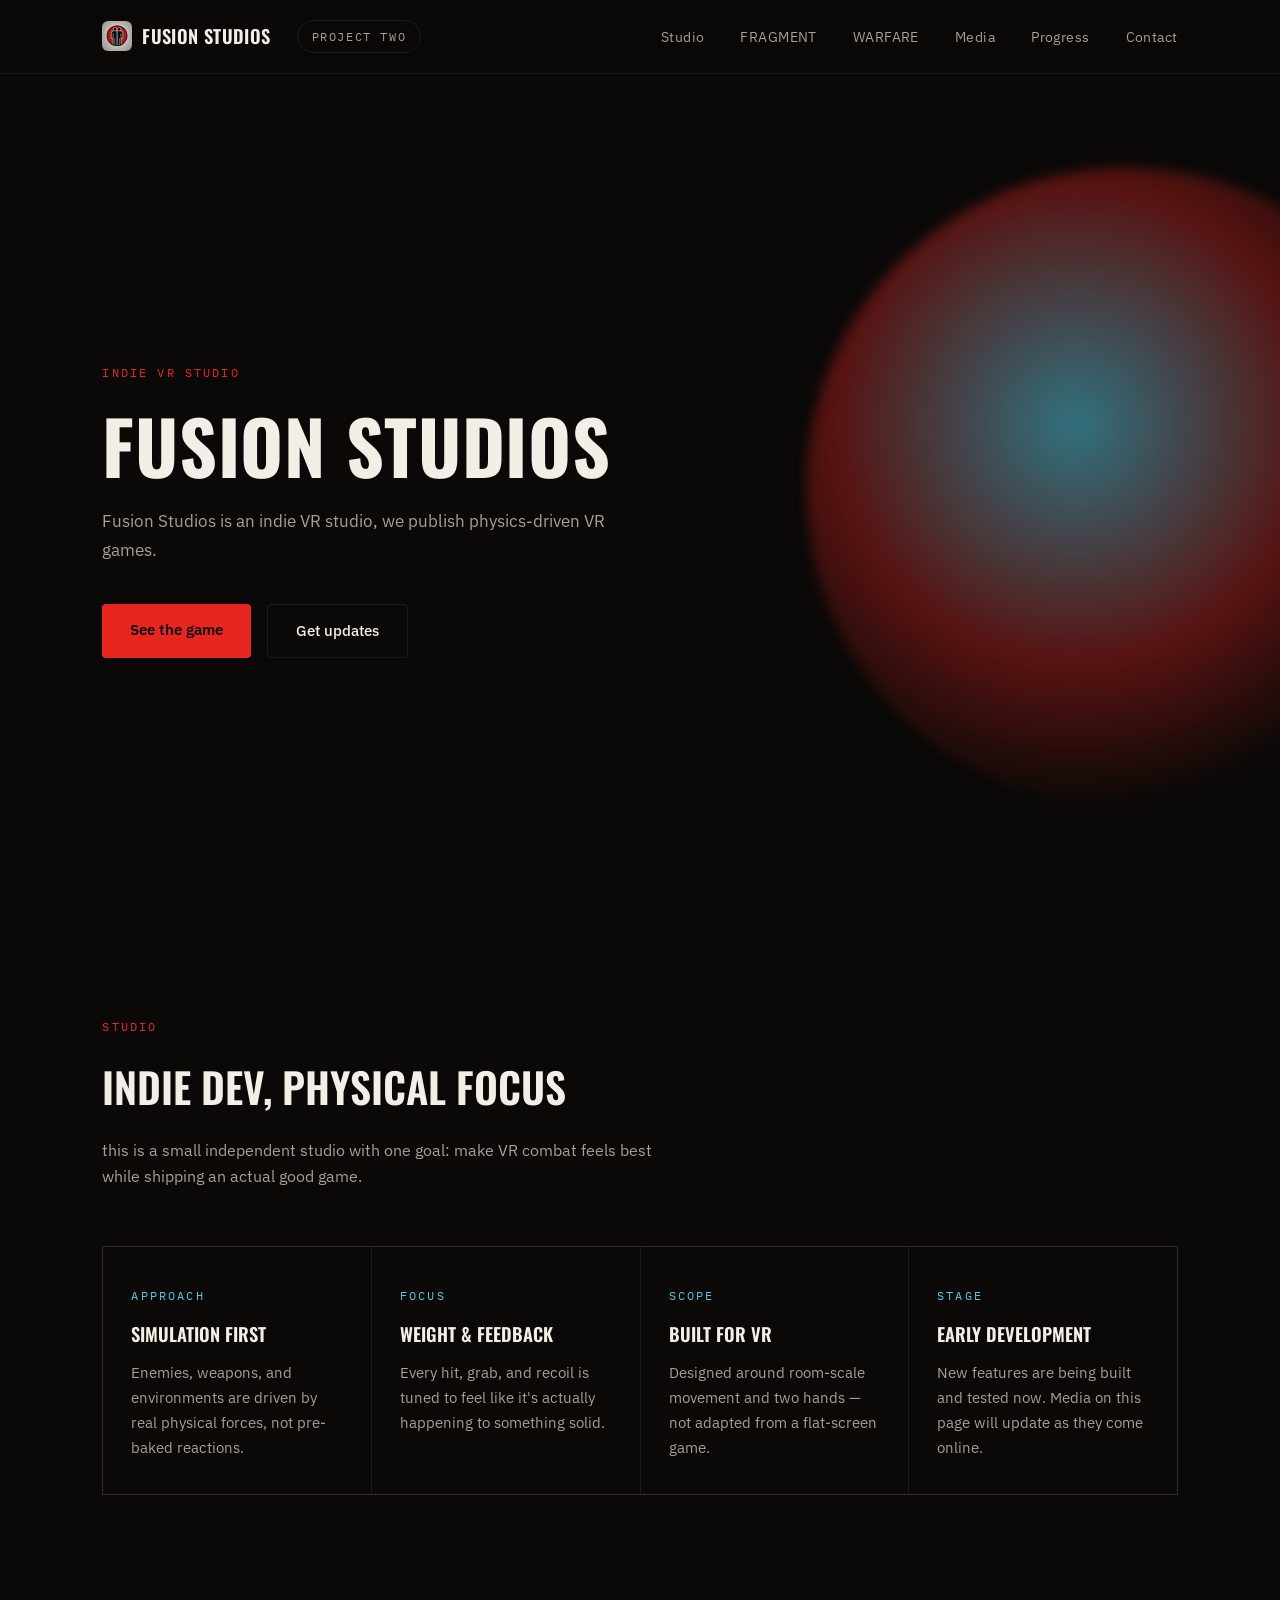
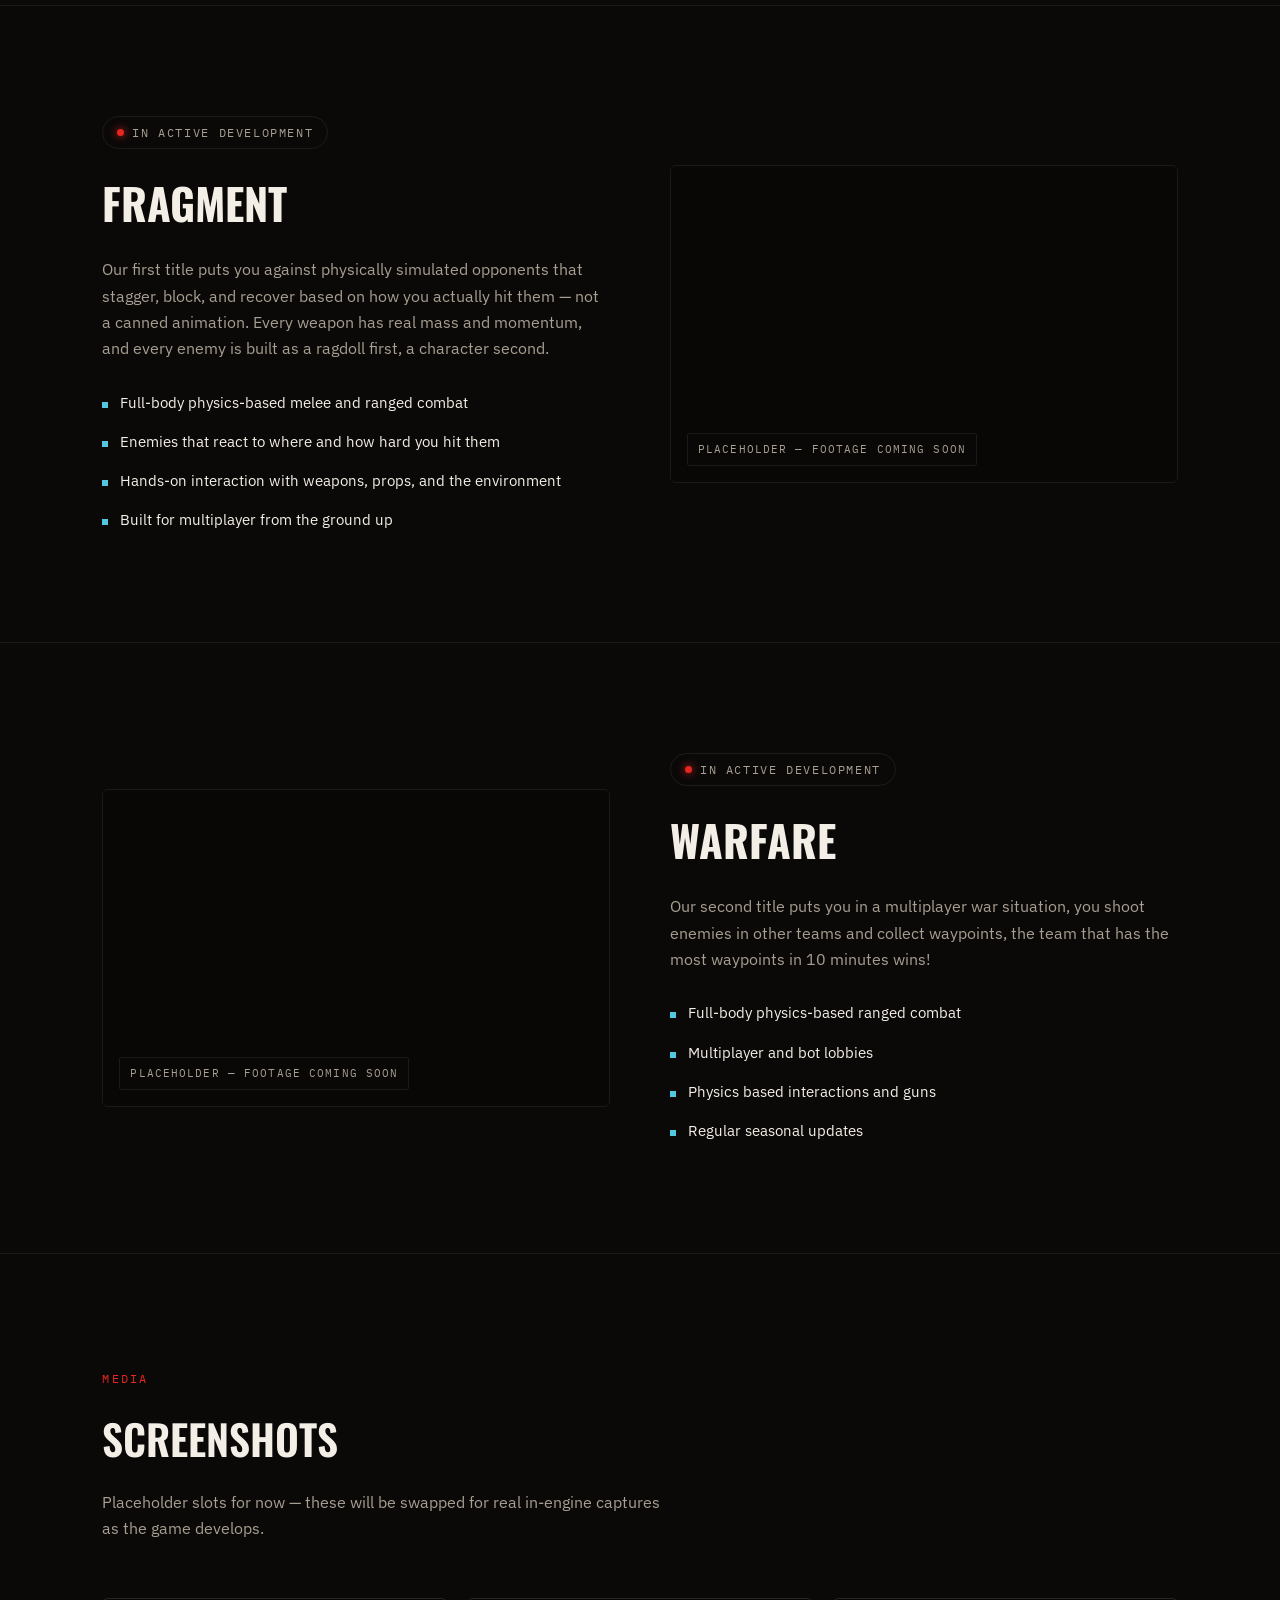
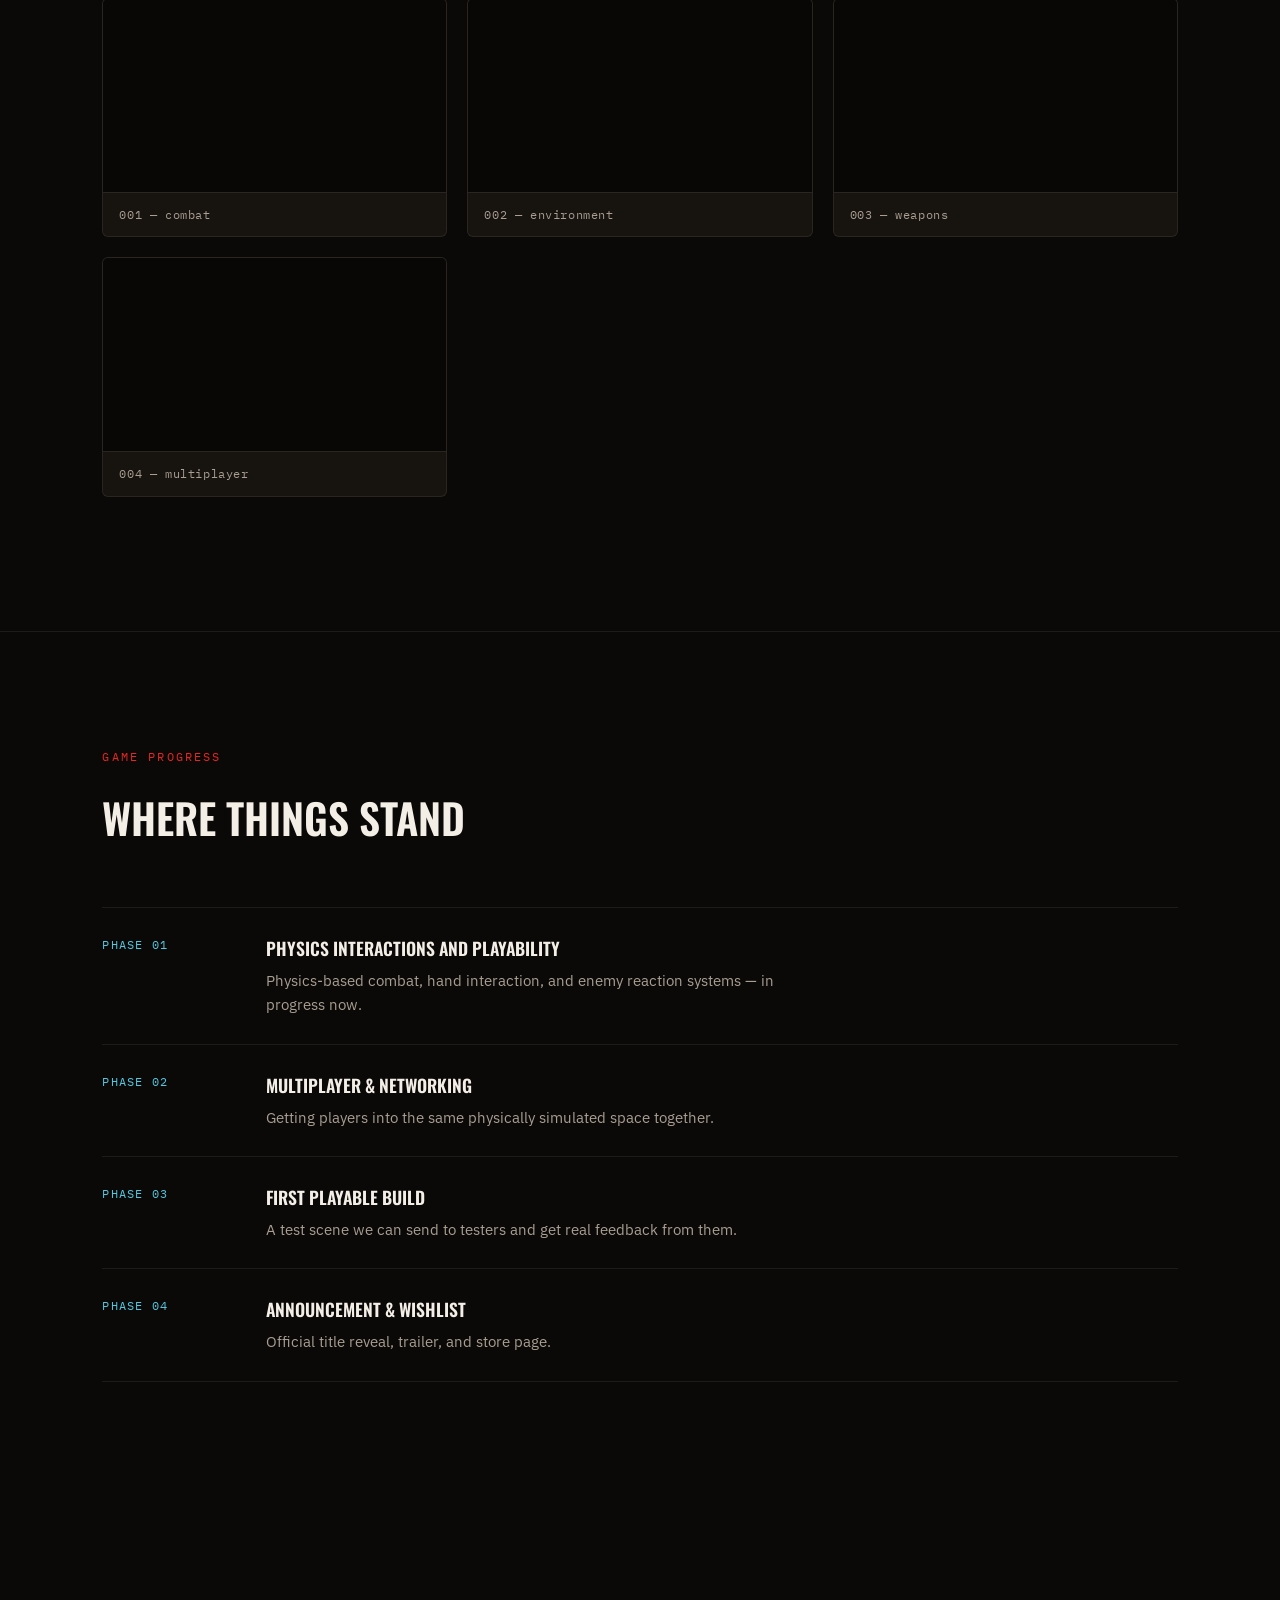
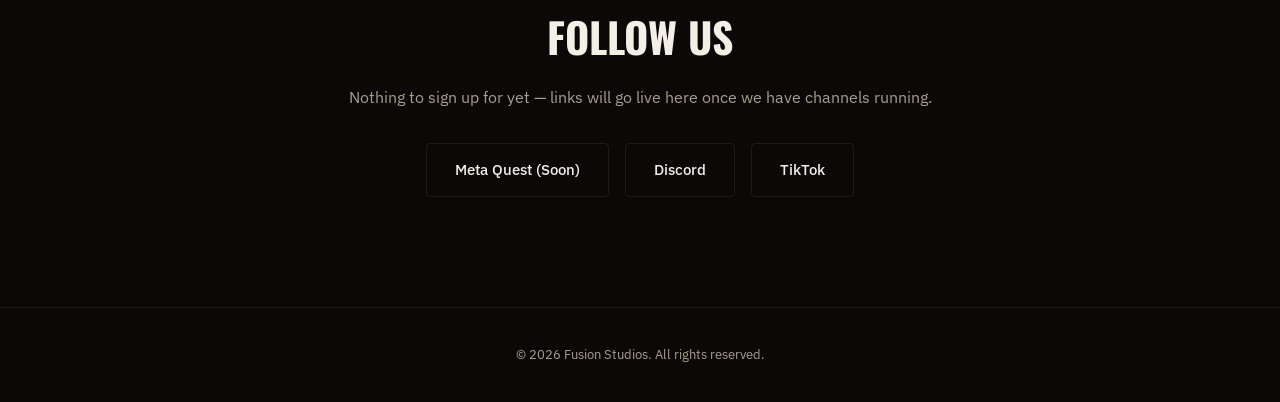
==== index.html @ 31df04d5 "Update index.html" ====
<!DOCTYPE html>
<html lang="en">
<head>
    <meta charset="UTF-8">
    <meta name="viewport" content="width=device-width, initial-scale=1.0">
    <title>Fusion Studios</title>
    <meta name="description" content="Fusion Studios is an independent studio building physics-driven VR games. Follow development and get notified at launches.">
    <meta property="og:title" content="Fusion Studios">
    <meta property="og:description" content="An independent studio building physics-driven VR games.">
    <meta property="og:image" content="images/og-image.jpg">

    <link rel="stylesheet" href="styles.css">
</head>
<body>

    <nav class="navbar">
        <!-- Logo is now a link: clicking it jumps back to the top of the page -->
        <a href="#top" class="logo" aria-label="Fusion Studios — back to top">
            <img src="images/logo.png" alt="Fusion Studios logo" class="logo-mark">
            Fusion Studios
        </a>

        <!-- Top-left tab: jumps to the second game section -->
        <a href="#game-2" class="nav-tab">PROJECT TWO</a>

        <ul class="nav-links">
            <li><a href="#about">Studio</a></li>
            <li><a href="#game">FRAGMENT</a></li>
            <li><a href="#game-2">WARFARE</a></li>
            <li><a href="#screenshots">Media</a></li>
            <li><a href="#roadmap">Progress</a></li>
            <li><a href="#contact">Contact</a></li>
        </ul>
    </nav>

    <header class="hero" id="top">
        <div class="hero-core" aria-hidden="true"></div>

        <div class="hero-content">
            <span class="eyebrow">Indie VR Studio</span>

            <h1>
                Fusion Studios
            </h1>

            <p>
                Fusion Studios is an indie VR studio, we publish physics-driven VR games. 
            </p>

            <div class="hero-buttons">
                <a href="#game" class="btn-primary">See the game</a>
                <a href="#contact" class="btn-secondary">Get updates</a>
            </div>
        </div>
    </header>

    <section class="section" id="about">
        <div class="section-head">
            <span class="eyebrow">Studio</span>
            <h2>indie dev, physical focus</h2>
            <p>
                this is a small independent studio with one goal: make VR combat feels best while shipping an actual good game.
            </p>
        </div>

        <div class="pillars">
            <div class="pillar">
                <span class="eyebrow">Approach</span>
                <h3>Simulation first</h3>
                <p>Enemies, weapons, and environments are driven by real physical forces, not pre-baked reactions.</p>
            </div>
            <div class="pillar">
                <span class="eyebrow">Focus</span>
                <h3>Weight &amp; feedback</h3>
                <p>Every hit, grab, and recoil is tuned to feel like it's actually happening to something solid.</p>
            </div>
            <div class="pillar">
                <span class="eyebrow">Scope</span>
                <h3>Built for VR</h3>
                <p>Designed around room-scale movement and two hands — not adapted from a flat-screen game.</p>
            </div>
            <div class="pillar">
                <span class="eyebrow">Stage</span>
                <h3>Early development</h3>
                <p>New features are being built and tested now. Media on this page will update as they come online.</p>
            </div>
        </div>
    </section>

    <hr class="divider">

    <section class="section" id="game">
        <div class="game-panel">
            <div class="game-copy">
                <span class="status-pill">In active development</span>
                <h2>FRAGMENT</h2>
                <p>
                    Our first title puts you against physically simulated opponents that stagger, block, and recover based on how you actually hit them — not a canned animation. Every weapon has real mass and momentum, and every enemy is built as a ragdoll first, a character second.
                </p>

                <ul class="feature-list">
                    <li>Full-body physics-based melee and ranged combat</li>
                    <li>Enemies that react to where and how hard you hit them</li>
                    <li>Hands-on interaction with weapons, props, and the environment</li>
                    <li>Built for multiplayer from the ground up</li>
                </ul>
            </div>

            <div class="game-visual">
                <img src="images/screenshot-1.jpg" alt="Placeholder image — in-game screenshot coming soon">
                <span class="tag">Placeholder — footage coming soon</span>
            </div>
        </div>
    </section>

    <hr class="divider">

    <!-- ===== Second game section (copy of the FRAGMENT block) ===== -->
    <!-- Rename PROJECT TWO in three places: the tab, the nav link, and the h2 below. -->
    <section class="section" id="game-2">
        <div class="game-panel">
            <div class="game-copy">
                <span class="status-pill">In active development</span>
                <h2>WARFARE</h2>
                <p>
                    Our second title puts you in a multiplayer war situation, you shoot enemies in other teams and collect waypoints, the team that has the most waypoints in 10 minutes wins!
                </p>

                <ul class="feature-list">
                    <li>Full-body physics-based ranged combat</li>
                    <li>Multiplayer and bot lobbies</li>
                    <li>Physics based interactions and guns</li>
                    <li>Regular seasonal updates</li>
                </ul>
            </div>

            <div class="game-visual">
                <img src="images/screenshot-2.jpg" alt="Placeholder image — in-game screenshot coming soon">
                <span class="tag">Placeholder — footage coming soon</span>
            </div>
        </div>
    </section>

    <hr class="divider">

    <section class="section" id="screenshots">
        <div class="section-head">
            <span class="eyebrow">Media</span>
            <h2>Screenshots</h2>
            <p>Placeholder slots for now — these will be swapped for real in-engine captures as the game develops.</p>
        </div>

        <div class="gallery">
            <figure>
                <img src="images/screenshot-1.jpg" alt="Placeholder screenshot 1">
                <figcaption>001 — combat</figcaption>
            </figure>
            <figure>
                <img src="images/screenshot-2.jpg" alt="Placeholder screenshot 2">
                <figcaption>002 — environment</figcaption>
            </figure>
            <figure>
                <img src="images/screenshot-3.jpg" alt="Placeholder screenshot 3">
                <figcaption>003 — weapons</figcaption>
            </figure>
            <figure>
                <img src="images/screenshot-4.jpg" alt="Placeholder screenshot 4">
                <figcaption>004 — multiplayer</figcaption>
            </figure>
        </div>

        <p class="gallery-note">
           <!-- To swap these later, replace the files in <code>/images/</code> — <code>screenshot-1.jpg</code> through <code>screenshot-4.jpg</code> — keeping the same filenames, or update the <code>src</code> paths in <code>index.html</code>. -->
        </p>
    </section>

    <hr class="divider">

    <section class="section" id="roadmap">
        <div class="section-head">
            <span class="eyebrow">Game Progress</span>
            <h2>Where things stand</h2>
        </div>

        <div class="roadmap">
            <div class="roadmap-item">
                <span class="phase">Phase 01</span>
                <div>
                    <h4>Physics interactions and playability</h4>
                    <p>Physics-based combat, hand interaction, and enemy reaction systems — in progress now.</p>
                </div>
            </div>
            <div class="roadmap-item">
                <span class="phase">Phase 02</span>
                <div>
                    <h4>Multiplayer &amp; networking</h4>
                    <p>Getting players into the same physically simulated space together.</p>
                </div>
            </div>
            <div class="roadmap-item">
                <span class="phase">Phase 03</span>
                <div>
                    <h4>First playable build</h4>
                    <p>A test scene we can send to testers and get real feedback from them.</p>
                </div>
            </div>
            <div class="roadmap-item">
                <span class="phase">Phase 04</span>
                <div>
                    <h4>Announcement &amp; wishlist</h4>
                    <p>Official title reveal, trailer, and store page.</p>
                </div>
            </div>
        </div>
    </section>

    <section class="section contact" id="contact">
        <h2>Follow Us</h2>
        <p>Nothing to sign up for yet — links will go live here once we have channels running.</p>

        <div class="contact-links">
            <a href="#" class="btn-secondary">Meta Quest (Soon)</a>
            <a href="https://discord.gg/5ZzcPxfVWf" class="btn-secondary" target="_blank" rel="noopener noreferrer">Discord</a>
            <a href="https://www.tiktok.com/@fusion.studios.dev" class="btn-secondary" target="_blank" rel="noopener noreferrer">TikTok</a>
        </div>
    </section>

    <footer>
        © 2026 Fusion Studios. All rights reserved.
    </footer>

</body>
</html>
---- styles.css ----
/* ===========================================================
   Fusion Studios — design tokens
   bg-core:      #0a0908   (near-black, warm undertone)
   bg-surface:   #17130f   (card surface)
   bg-surface-2: #1f1a14   (raised card / hover)
   ember:        #e8261f   (primary accent — molten/fusion, now red)
   ember-dim:    #a3140f
   steel:        #52c7e0   (secondary accent — reactor core cool edge)
   ink:          #f4efe6   (primary text, warm white)
   ink-dim:      #a89e91   (secondary text)
   line:         rgba(244,239,230,0.08)
   =========================================================== */

@import url('https://fonts.googleapis.com/css2?family=Oswald:wght@400;500;600;700&family=IBM+Plex+Sans:wght@400;500;600&family=IBM+Plex+Mono:wght@400;500&display=swap');

*{
  margin:0;
  padding:0;
  box-sizing:border-box;
}

:root{
  --bg-core:#0a0908;
  --bg-surface:#17130f;
  --bg-surface-2:#1f1a14;
  --ember:#e8261f;
  --ember-dim:#a3140f;
  --steel:#52c7e0;
  --ink:#f4efe6;
  --ink-dim:#a89e91;
  --line:rgba(244,239,230,0.08);
}

html{
  scroll-behavior:smooth;
}

body{
  font-family:'IBM Plex Sans', 'Segoe UI', sans-serif;
  background:var(--bg-core);
  color:var(--ink);
  line-height:1.65;
  overflow-x:hidden;
}

/* Sticky navbar would otherwise cover section headings on anchor jumps. */
section[id],
header[id]{
  scroll-margin-top:92px;
}

@media (prefers-reduced-motion: reduce){
  html{ scroll-behavior:auto; }
  *{ animation-duration:0.01ms !important; animation-iteration-count:1 !important; transition-duration:0.01ms !important; }
}

a{ color:inherit; }

.eyebrow{
  font-family:'IBM Plex Mono', monospace;
  font-size:0.75rem;
  letter-spacing:0.18em;
  text-transform:uppercase;
  color:var(--ember);
}

/* ---------- Navbar ---------- */

.navbar{
  position:sticky;
  top:0;
  z-index:1000;

  display:flex;
  justify-content:space-between;
  align-items:center;

  padding:20px 8%;

  background:rgba(10,9,8,.82);
  backdrop-filter:blur(12px);

  border-bottom:1px solid var(--line);
}

.logo{
  display:flex;
  align-items:center;
  gap:10px;
  font-family:'Oswald', sans-serif;
  font-size:1.15rem;
  font-weight:600;
  letter-spacing:0.02em;
  text-transform:uppercase;
  text-decoration:none;
  transition:opacity .2s;
}

.logo:hover{
  opacity:0.82;
}

.logo-mark{
  width:30px;
  height:30px;
  border-radius:6px;
  object-fit:cover;
  display:block;
}

/* Top-left tab sitting next to the logo. */
.nav-tab{
  margin-left:26px;
  font-family:'IBM Plex Mono', monospace;
  font-size:0.72rem;
  letter-spacing:0.14em;
  text-transform:uppercase;
  color:var(--ink-dim);
  text-decoration:none;
  white-space:nowrap;

  border:1px solid var(--line);
  border-radius:999px;
  padding:6px 14px;

  transition:color .2s, border-color .2s, background .2s;
}

.nav-tab:hover,
.nav-tab:focus-visible{
  color:var(--ink);
  border-color:var(--ember);
  background:rgba(232,38,31,0.08);
}

.nav-links{
  display:flex;
  list-style:none;
  gap:36px;
  margin-left:auto; /* keeps logo + tab grouped on the left */
}

.nav-links a{
  font-size:0.9rem;
  color:var(--ink-dim);
  text-decoration:none;
  letter-spacing:0.03em;
  transition:color .2s;
}

.nav-links a:hover,
.nav-links a:focus-visible{
  color:var(--ink);
}

a:focus-visible,
button:focus-visible{
  outline:2px solid var(--steel);
  outline-offset:3px;
}

@media (max-width:860px){
  .nav-tab{ display:none; } /* the nav link still covers it on small screens */
}

/* ---------- Hero ---------- */

.hero{
  position:relative;
  min-height:92vh;

  display:flex;
  align-items:center;

  padding:120px 8% 80px;
  overflow:hidden;
}

.hero-core{
  position:absolute;
  top:50%;
  left:88%;
  width:640px;
  height:640px;
  transform:translate(-50%,-50%);

  border-radius:50%;
  background:radial-gradient(circle at 42% 40%, rgba(82,199,224,0.55), rgba(232,38,31,0.35) 45%, rgba(232,38,31,0) 72%);
  filter:blur(6px);
  animation:pulse-core 6s ease-in-out infinite;
  pointer-events:none;
}

@keyframes pulse-core{
  0%, 100%{ opacity:0.55; transform:translate(-50%,-50%) scale(1); }
  50%{ opacity:0.85; transform:translate(-50%,-50%) scale(1.08); }
}

.hero-content{
  position:relative;
  max-width:640px;
  z-index:2;
}

.hero h1{
  margin-top:22px;
  font-family:'Oswald', sans-serif;
  font-weight:700;
  font-size:clamp(2.6rem, 6vw, 4.6rem);
  line-height:1.05;
  text-transform:uppercase;
  letter-spacing:0.01em;
}

.hero h1 span{
  background:linear-gradient(90deg, var(--ember), var(--steel));
  -webkit-background-clip:text;
  background-clip:text;
  color:transparent;
}

.hero p{
  margin-top:24px;
  max-width:520px;
  color:var(--ink-dim);
  font-size:1.08rem;
}

.hero-buttons{
  margin-top:40px;
  display:flex;
  flex-wrap:wrap;
  gap:16px;
}

.btn-primary,
.btn-secondary{
  display:inline-block;
  font-size:0.92rem;
  font-weight:500;
  text-decoration:none;
  padding:14px 28px;
  border-radius:4px;
  transition:transform .2s, background .2s, border-color .2s;
}

.btn-primary{
  background:var(--ember);
  color:#0a0908;
  font-weight:600;
}

.btn-primary:hover{
  background:#ff4a42;
  transform:translateY(-2px);
}

.btn-secondary{
  background:transparent;
  color:var(--ink);
  border:1px solid var(--line);
}

.btn-secondary:hover{
  border-color:var(--steel);
  transform:translateY(-2px);
}

/* ---------- Sections ---------- */

.section{
  padding:110px 8%;
  position:relative;
}

.section-head{
  max-width:640px;
  margin-bottom:56px;
}

.section-head h2{
  margin-top:14px;
  font-family:'Oswald', sans-serif;
  font-weight:600;
  font-size:clamp(1.8rem, 3.4vw, 2.6rem);
  text-transform:uppercase;
}

.section-head p{
  margin-top:16px;
  color:var(--ink-dim);
  max-width:560px;
}

.divider{
  height:1px;
  background:var(--line);
  border:none;
}

/* ---------- About / pillars ---------- */

.pillars{
  display:grid;
  grid-template-columns:repeat(auto-fit, minmax(240px,1fr));
  gap:1px;
  background:var(--line);
  border:1px solid var(--line);
}

.pillar{
  background:var(--bg-core);
  padding:34px 28px;
}

.pillar .eyebrow{
  color:var(--steel);
}

.pillar h3{
  margin-top:12px;
  font-family:'Oswald', sans-serif;
  font-weight:600;
  font-size:1.15rem;
  text-transform:uppercase;
}

.pillar p{
  margin-top:10px;
  color:var(--ink-dim);
  font-size:0.95rem;
}

/* ---------- Game feature strip ---------- */

.game-panel{
  display:grid;
  grid-template-columns:1fr 1fr;
  gap:60px;
  align-items:center;
}

@media (max-width:860px){
  .game-panel{ grid-template-columns:1fr; }
}

.game-copy .status-pill{
  display:inline-flex;
  align-items:center;
  gap:8px;
  font-family:'IBM Plex Mono', monospace;
  font-size:0.72rem;
  letter-spacing:0.14em;
  text-transform:uppercase;
  color:var(--ink-dim);
  border:1px solid var(--line);
  border-radius:999px;
  padding:6px 14px;
}

.status-pill::before{
  content:'';
  width:7px;
  height:7px;
  border-radius:50%;
  background:var(--ember);
  box-shadow:0 0 8px var(--ember);
  animation:blink 1.8s ease-in-out infinite;
}

@keyframes blink{
  0%, 100%{ opacity:1; }
  50%{ opacity:0.35; }
}

.game-copy h2{
  margin-top:18px;
  font-family:'Oswald', sans-serif;
  font-weight:700;
  font-size:clamp(1.9rem, 3.6vw, 2.7rem);
  text-transform:uppercase;
}

.game-copy p{
  margin-top:18px;
  color:var(--ink-dim);
}

.feature-list{
  margin-top:28px;
  list-style:none;
  display:flex;
  flex-direction:column;
  gap:14px;
}

.feature-list li{
  display:flex;
  gap:12px;
  align-items:baseline;
  font-size:0.95rem;
  color:var(--ink);
}

.feature-list li::before{
  content:'';
  width:6px;
  height:6px;
  margin-top:3px;
  flex:none;
  background:var(--steel);
}

/* Second game section reuses .game-panel; flip the columns so the two
   blocks don't read as the same slab twice. */
#game-2 .game-panel{
  direction:rtl;
}

#game-2 .game-panel > *{
  direction:ltr;
}

@media (max-width:860px){
  #game-2 .game-panel{ direction:ltr; }
}

.game-visual{
  position:relative;
  aspect-ratio:16/10;
  border-radius:6px;
  overflow:hidden;
  border:1px solid var(--line);
}

.game-visual img{
  width:100%;
  height:100%;
  object-fit:cover;
  display:block;
}

.game-visual .tag{
  position:absolute;
  bottom:16px;
  left:16px;
  font-family:'IBM Plex Mono', monospace;
  font-size:0.7rem;
  letter-spacing:0.1em;
  text-transform:uppercase;
  color:var(--ink-dim);
  background:rgba(10,9,8,0.7);
  border:1px solid var(--line);
  padding:6px 10px;
  border-radius:3px;
}

/* ---------- Screenshots gallery ---------- */

.gallery{
  display:grid;
  grid-template-columns:repeat(auto-fit, minmax(280px,1fr));
  gap:20px;
}

.gallery figure{
  margin:0;
  border:1px solid var(--line);
  border-radius:6px;
  overflow:hidden;
  background:var(--bg-surface);
}

.gallery img{
  width:100%;
  aspect-ratio:16/9;
  object-fit:cover;
  display:block;
  filter:grayscale(15%);
  transition:transform .4s ease, filter .4s ease;
}

.gallery figure:hover img{
  transform:scale(1.03);
  filter:grayscale(0%);
}

.gallery figcaption{
  padding:12px 16px;
  font-family:'IBM Plex Mono', monospace;
  font-size:0.75rem;
  letter-spacing:0.05em;
  color:var(--ink-dim);
  border-top:1px solid var(--line);
}

.gallery-note{
  margin-top:24px;
  font-size:0.85rem;
  color:var(--ink-dim);
}

.gallery-note code{
  font-family:'IBM Plex Mono', monospace;
  background:var(--bg-surface);
  padding:2px 6px;
  border-radius:3px;
  border:1px solid var(--line);
}

/* ---------- Roadmap ---------- */

.roadmap{
  display:flex;
  flex-direction:column;
  border-top:1px solid var(--line);
}

.roadmap-item{
  display:grid;
  grid-template-columns:140px 1fr;
  gap:24px;
  padding:26px 0;
  border-bottom:1px solid var(--line);
}

@media (max-width:640px){
  .roadmap-item{ grid-template-columns:1fr; gap:6px; }
}

.roadmap-item .phase{
  font-family:'IBM Plex Mono', monospace;
  font-size:0.78rem;
  letter-spacing:0.1em;
  text-transform:uppercase;
  color:var(--steel);
}

.roadmap-item h4{
  font-family:'Oswald', sans-serif;
  font-weight:600;
  font-size:1.1rem;
  text-transform:uppercase;
}

.roadmap-item p{
  margin-top:6px;
  color:var(--ink-dim);
  font-size:0.92rem;
  max-width:520px;
}

/* ---------- Legal / Privacy Policy ---------- */

.legal-body{
  max-width:720px;
}

.legal-body h4{
  font-family:'Oswald', sans-serif;
  font-weight:600;
  font-size:1.05rem;
  text-transform:uppercase;
  letter-spacing:0.02em;
  margin-top:36px;
  margin-bottom:10px;
}

.legal-body h4:first-child{
  margin-top:0;
}

.legal-body p{
  color:var(--ink-dim);
  font-size:0.95rem;
  margin-top:10px;
}

.legal-body p strong{
  color:var(--ink);
  font-weight:600;
}

.legal-body p.legal-item{
  margin-top:28px;
}

.legal-body ul{
  margin-top:8px;
  padding-left:20px;
  color:var(--ink-dim);
  font-size:0.95rem;
}

.legal-body li{
  margin-top:4px;
}

.legal-body a{
  color:var(--steel);
  text-decoration:underline;
  text-underline-offset:2px;
}

footer a{
  color:var(--ink-dim);
  text-decoration:underline;
  text-underline-offset:2px;
}

footer a:hover{
  color:var(--ink);
}

/* ---------- Contact / footer ---------- */

.contact{
  text-align:center;
}

.contact h2{
  font-family:'Oswald', sans-serif;
  font-weight:700;
  font-size:clamp(1.8rem, 4vw, 2.6rem);
  text-transform:uppercase;
}

.contact p{
  margin-top:14px;
  color:var(--ink-dim);
}

.contact-links{
  margin-top:32px;
  display:flex;
  justify-content:center;
  gap:16px;
  flex-wrap:wrap;
}

footer{
  text-align:center;
  padding:36px 8%;
  border-top:1px solid var(--line);
  color:var(--ink-dim);
  font-size:0.82rem;
}
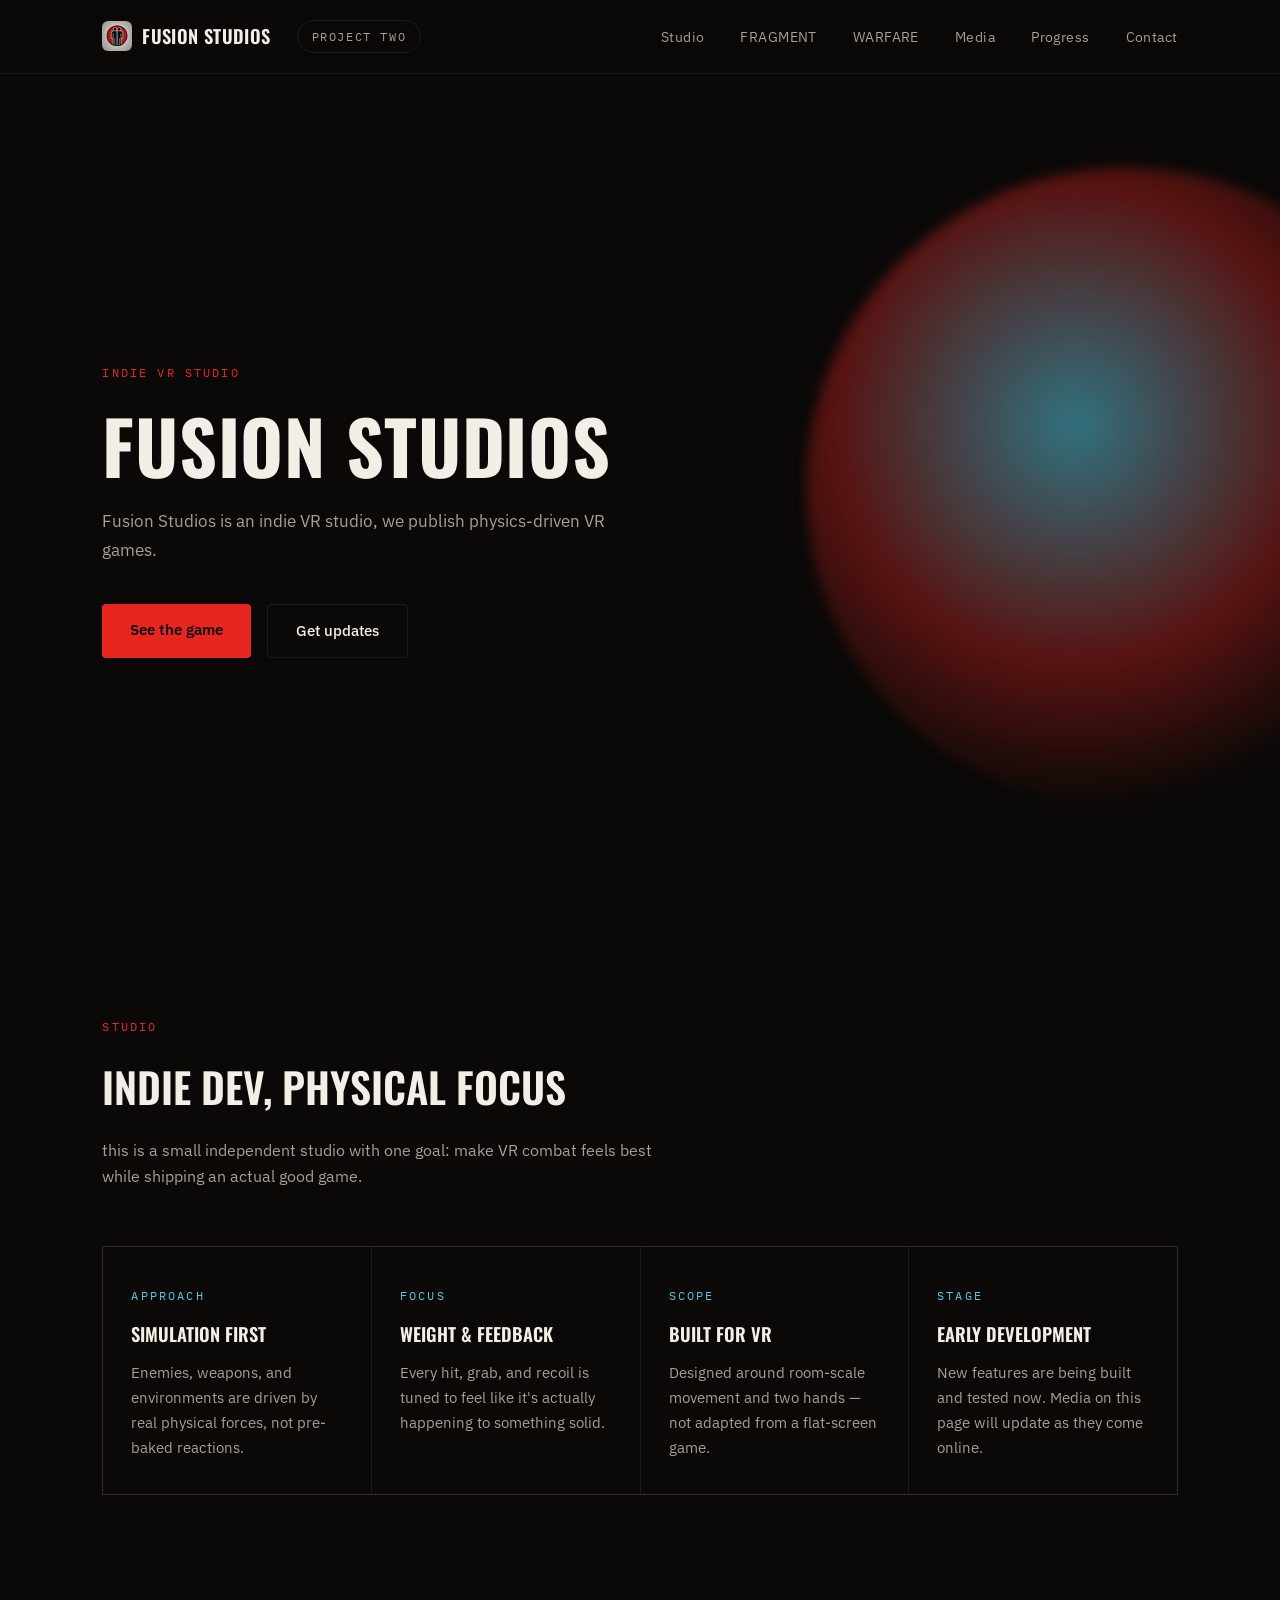
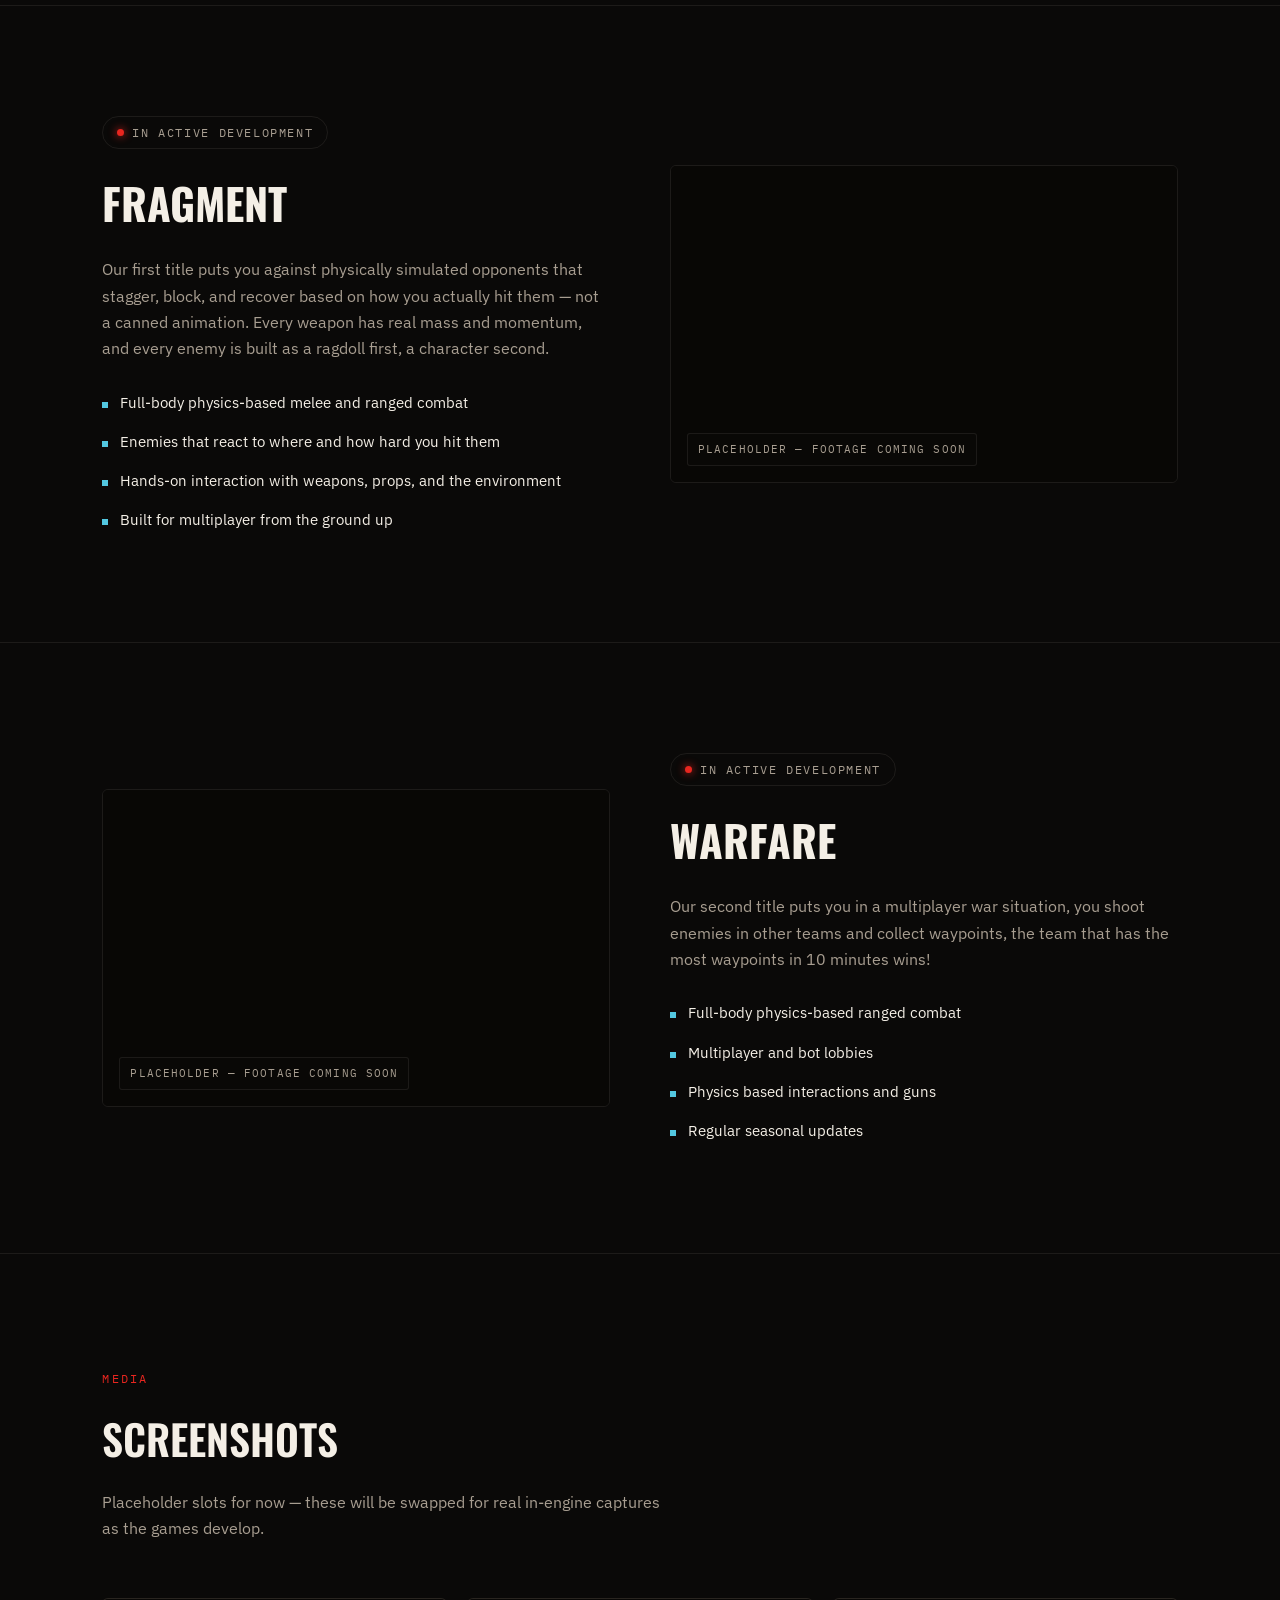
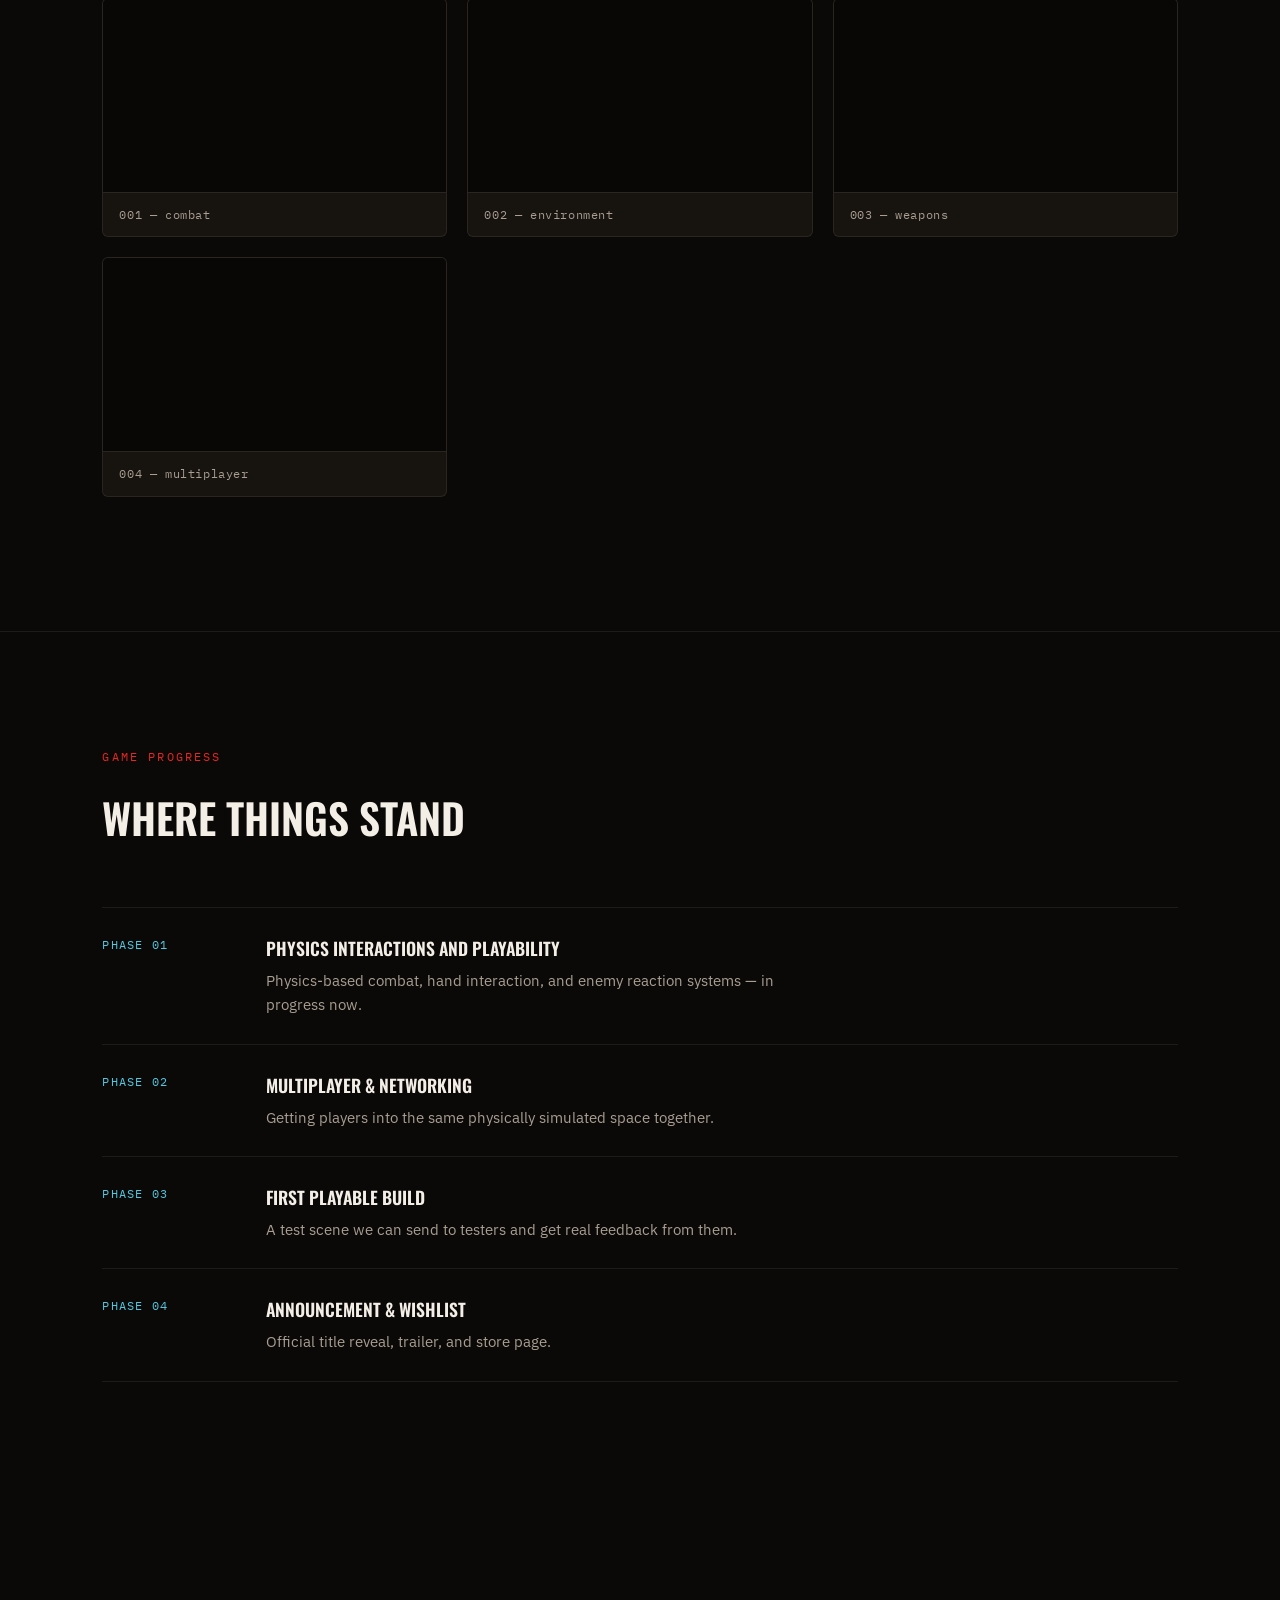
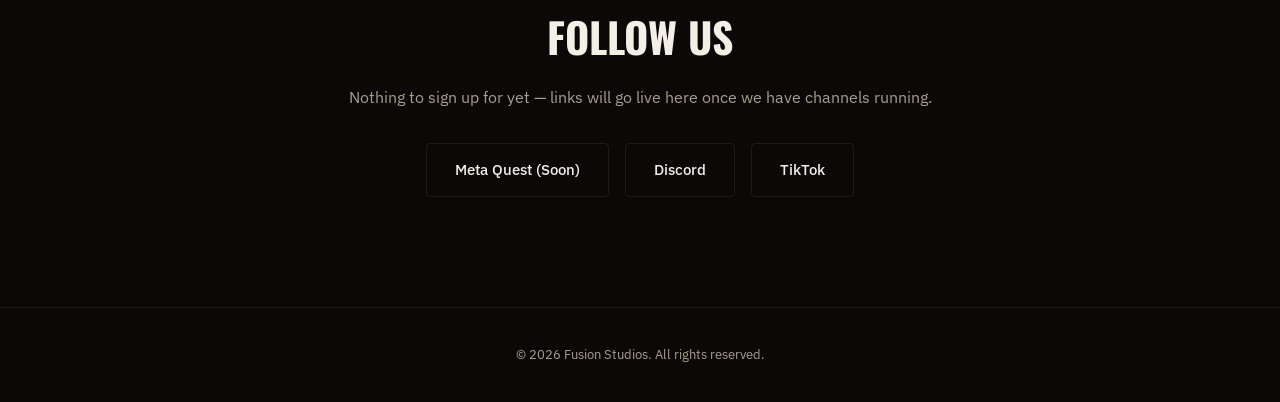
==== commit 4a1b4b02: "Update index.html" ====
--- a/index.html
+++ b/index.html
@@ -147,7 +147,7 @@
         <div class="section-head">
             <span class="eyebrow">Media</span>
             <h2>Screenshots</h2>
-            <p>Placeholder slots for now — these will be swapped for real in-engine captures as the game develops.</p>
+            <p>Placeholder slots for now — these will be swapped for real in-engine captures as the games develop.</p>
         </div>
 
         <div class="gallery">
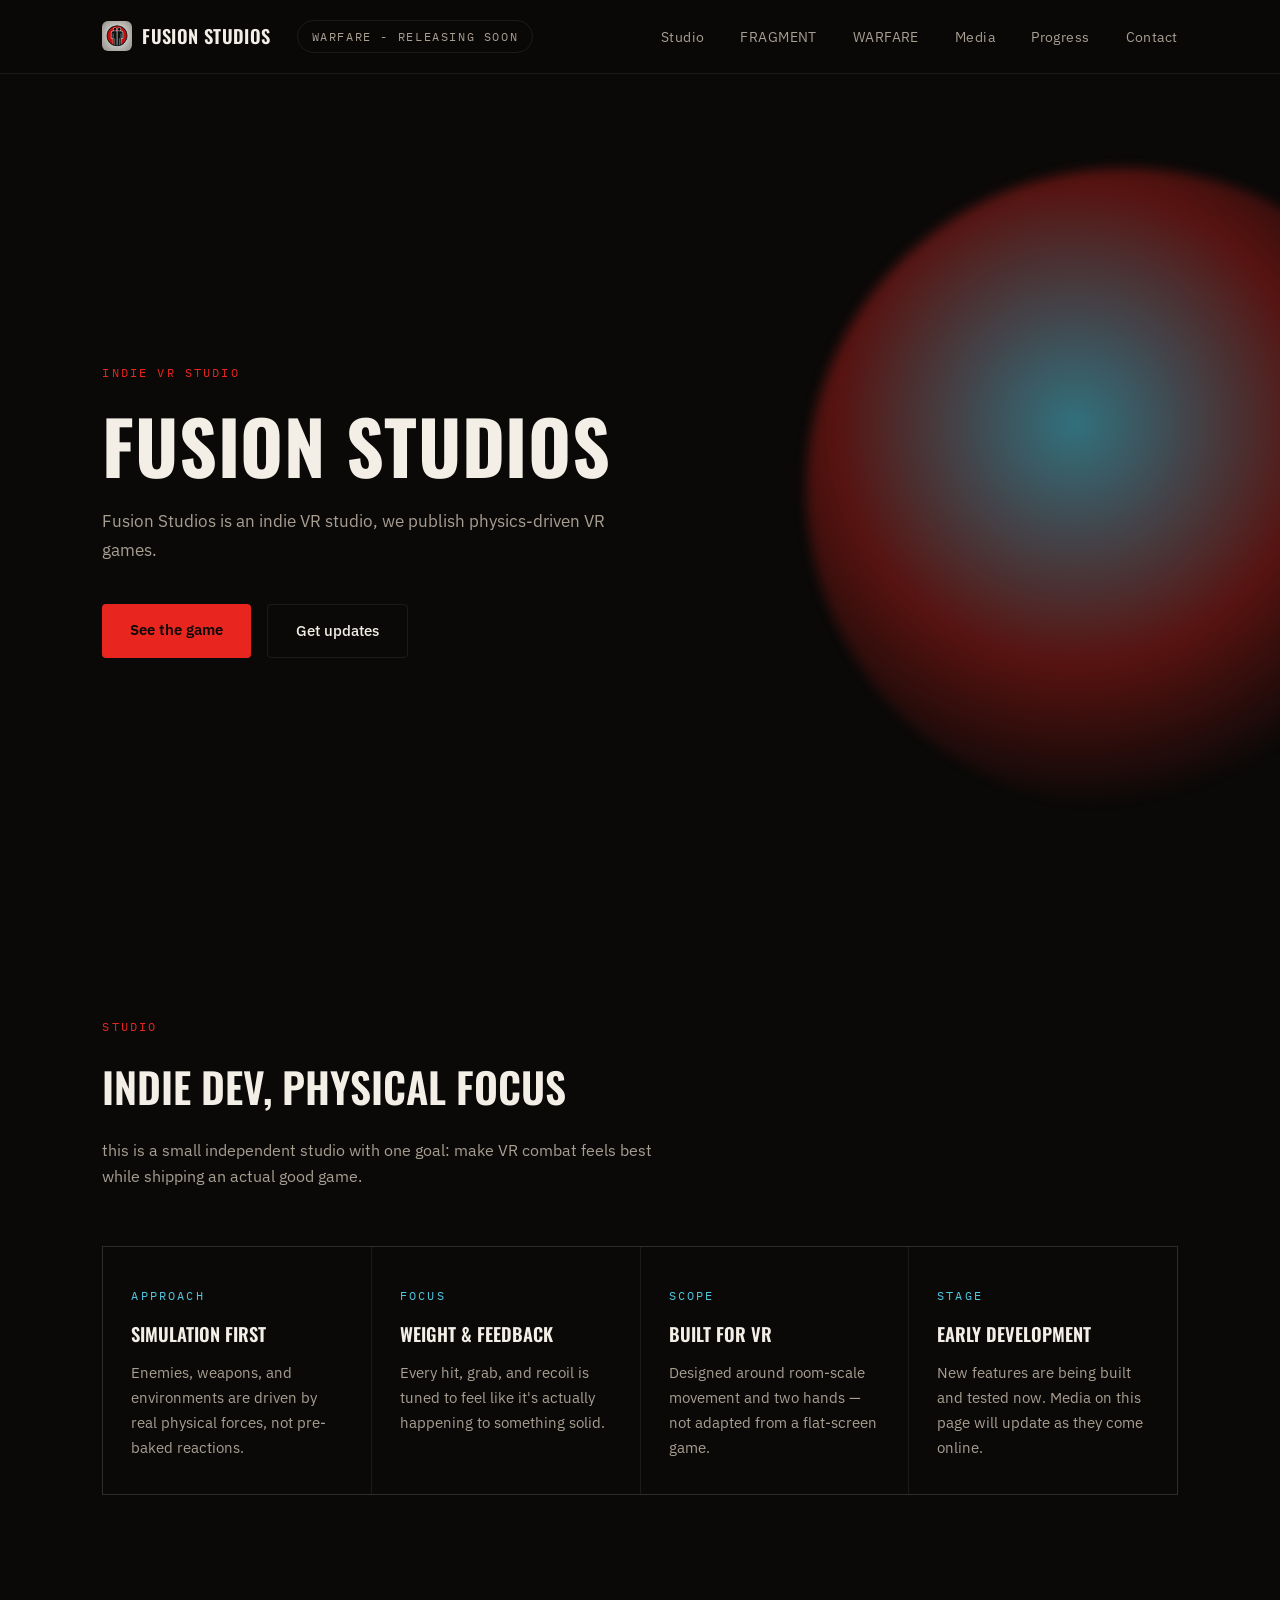
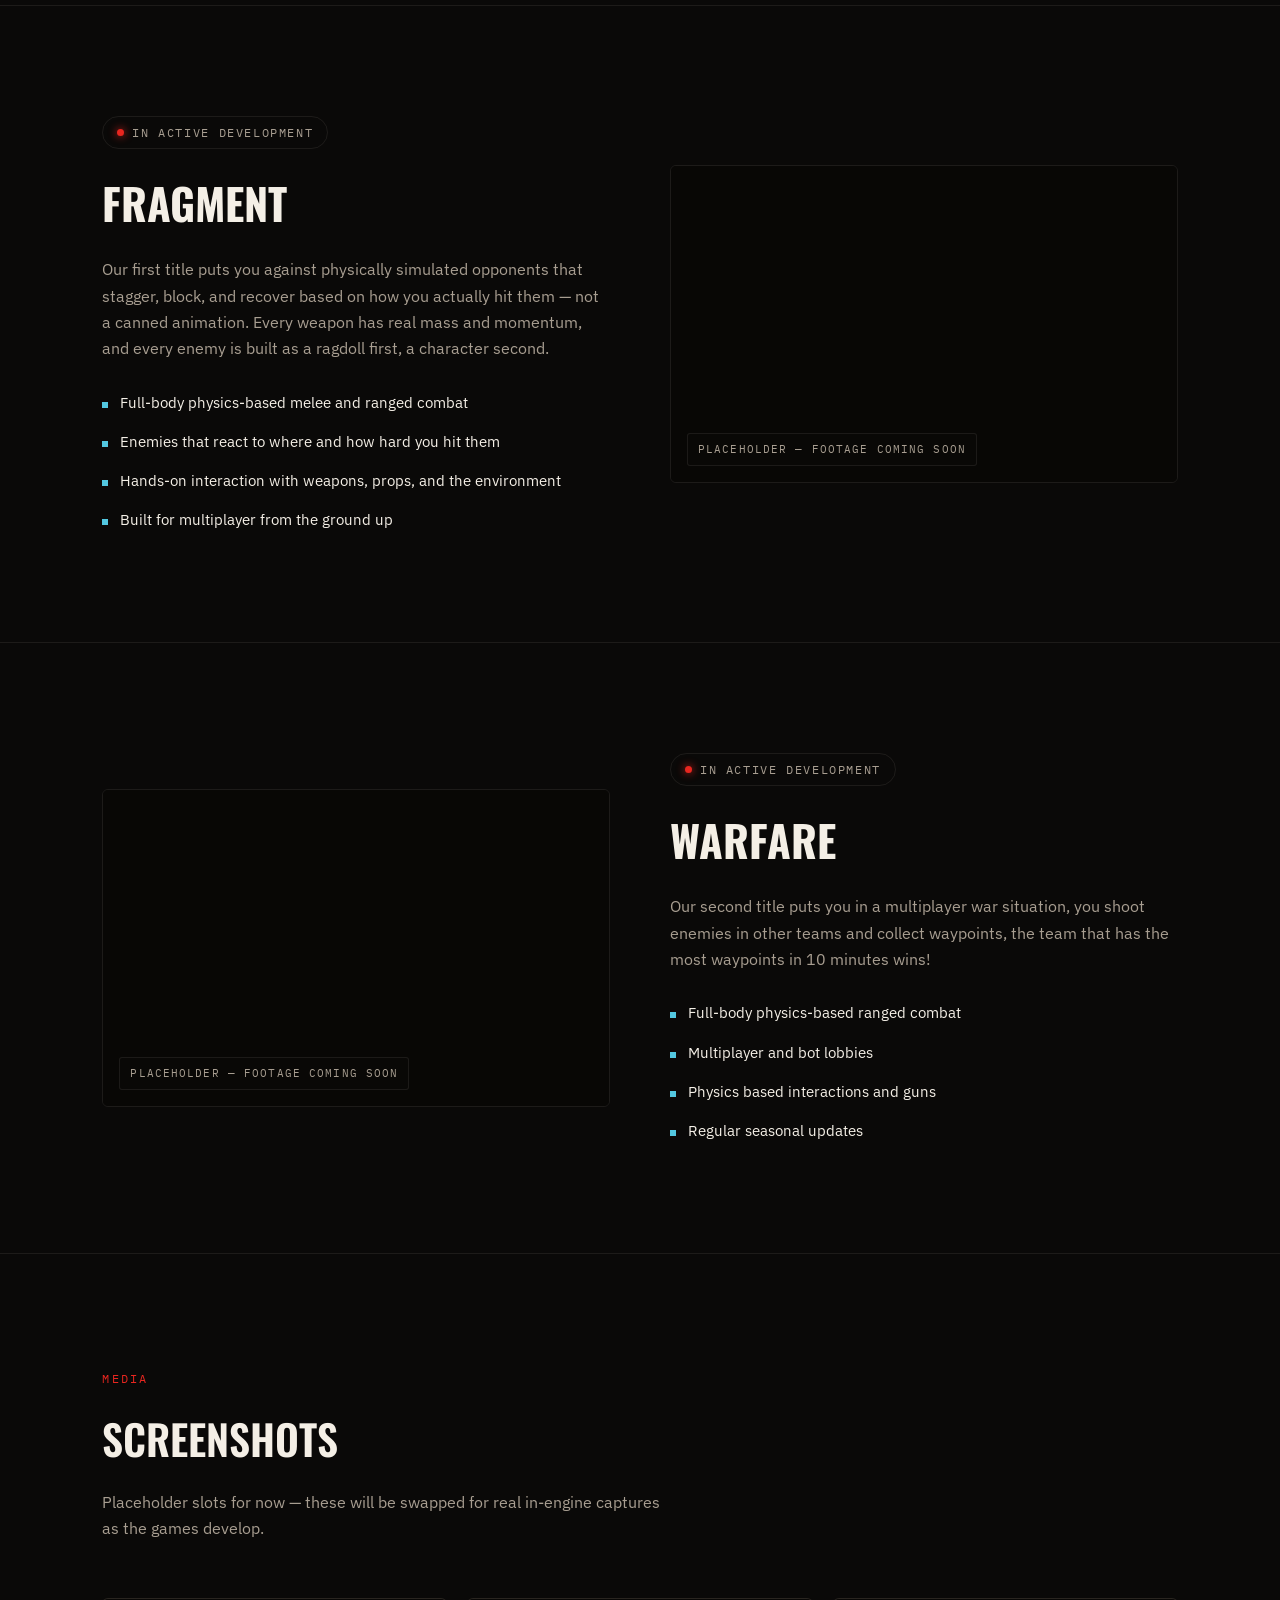
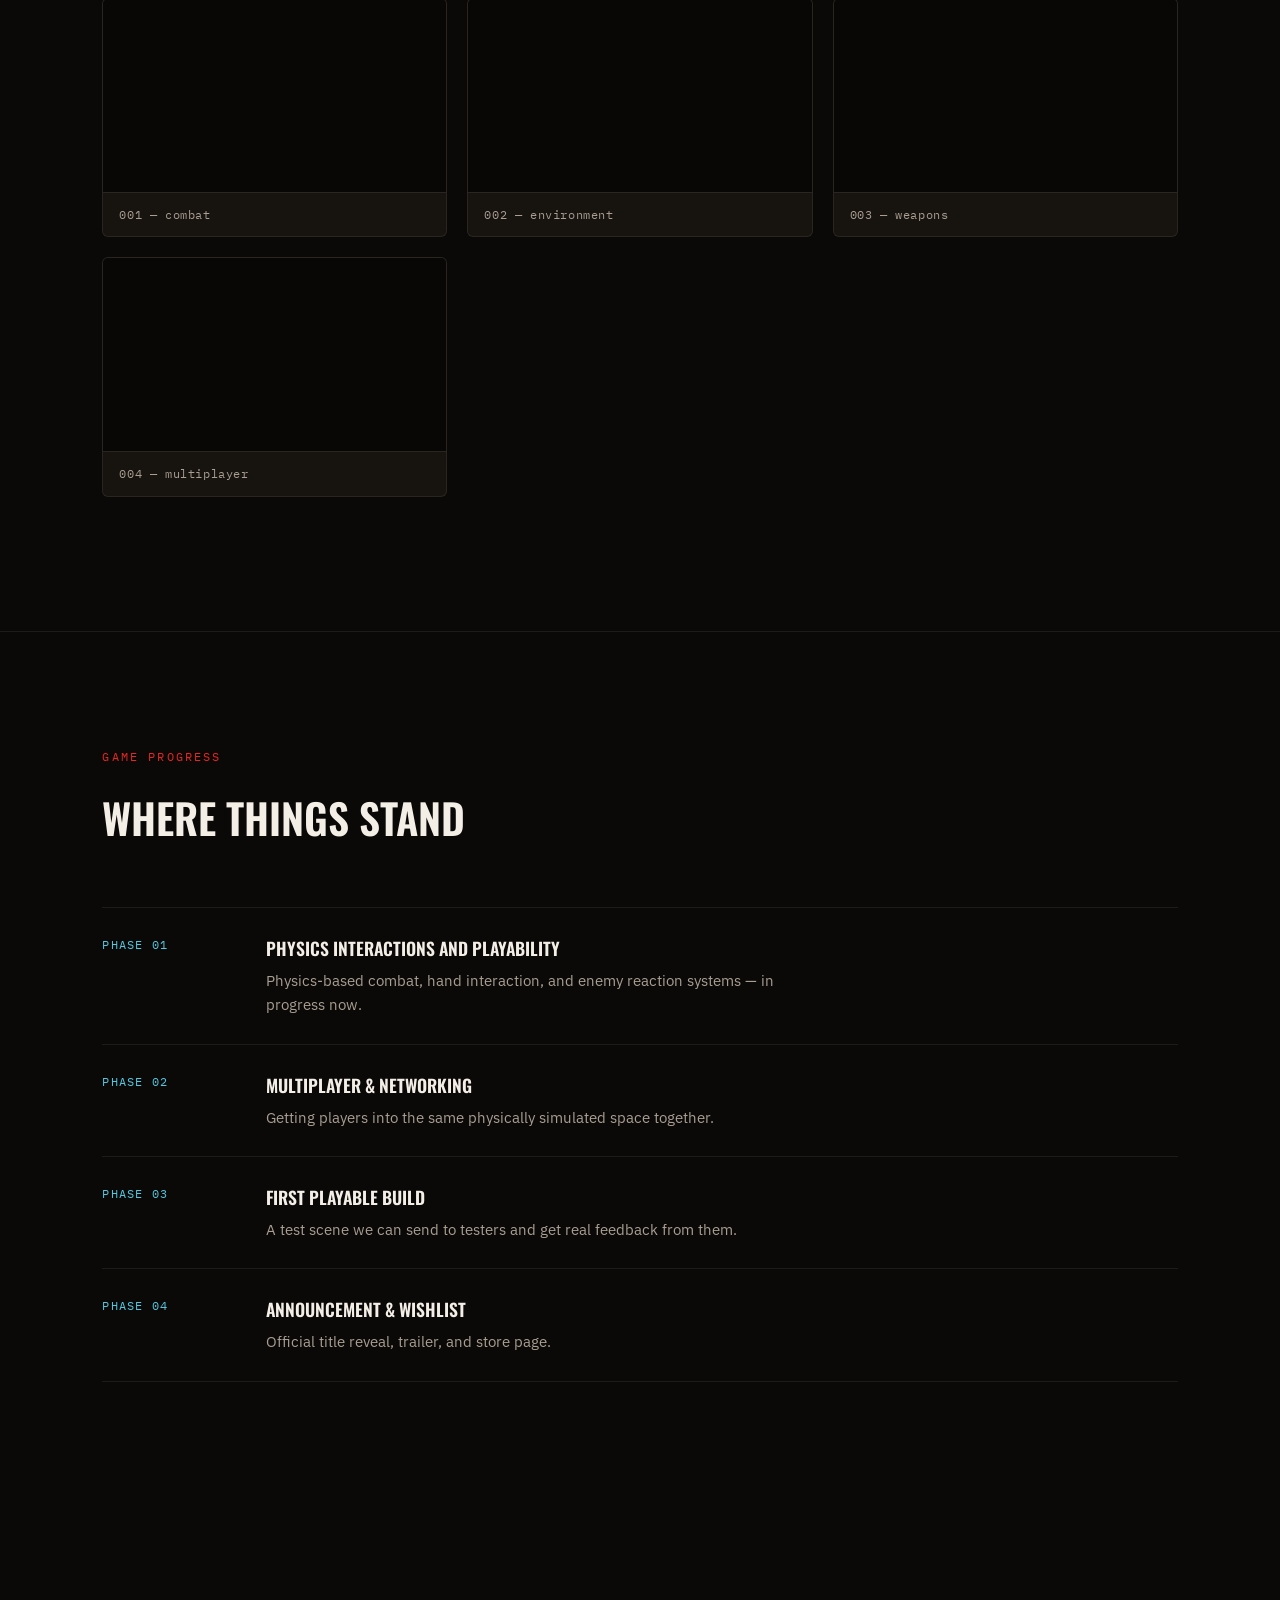
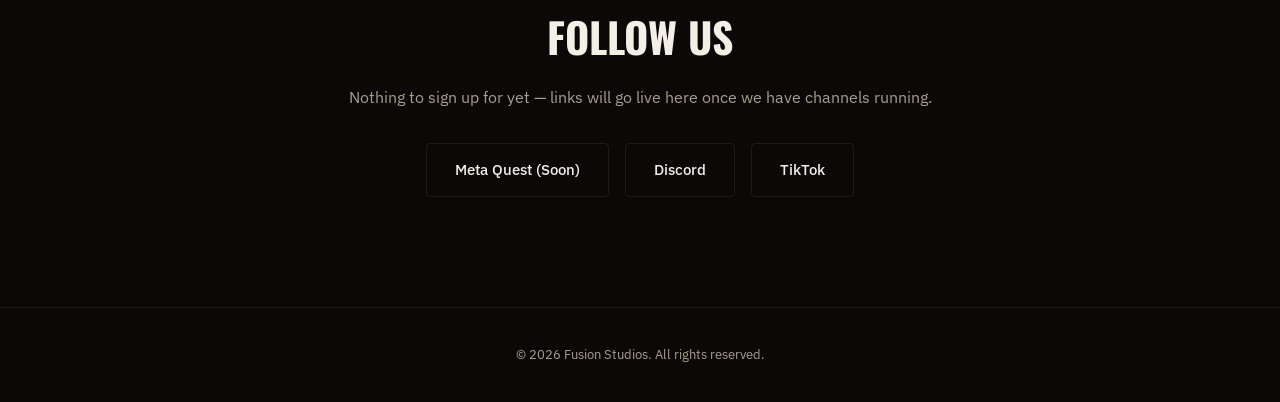
==== commit 37c31e90: "Update index.html" ====
--- a/index.html
+++ b/index.html
@@ -21,7 +21,7 @@
         </a>
 
         <!-- Top-left tab: jumps to the second game section -->
-        <a href="#game-2" class="nav-tab">PROJECT TWO</a>
+        <a href="#game-2" class="nav-tab">WARFARE - RELEASING SOON</a>
 
         <ul class="nav-links">
             <li><a href="#about">Studio</a></li>
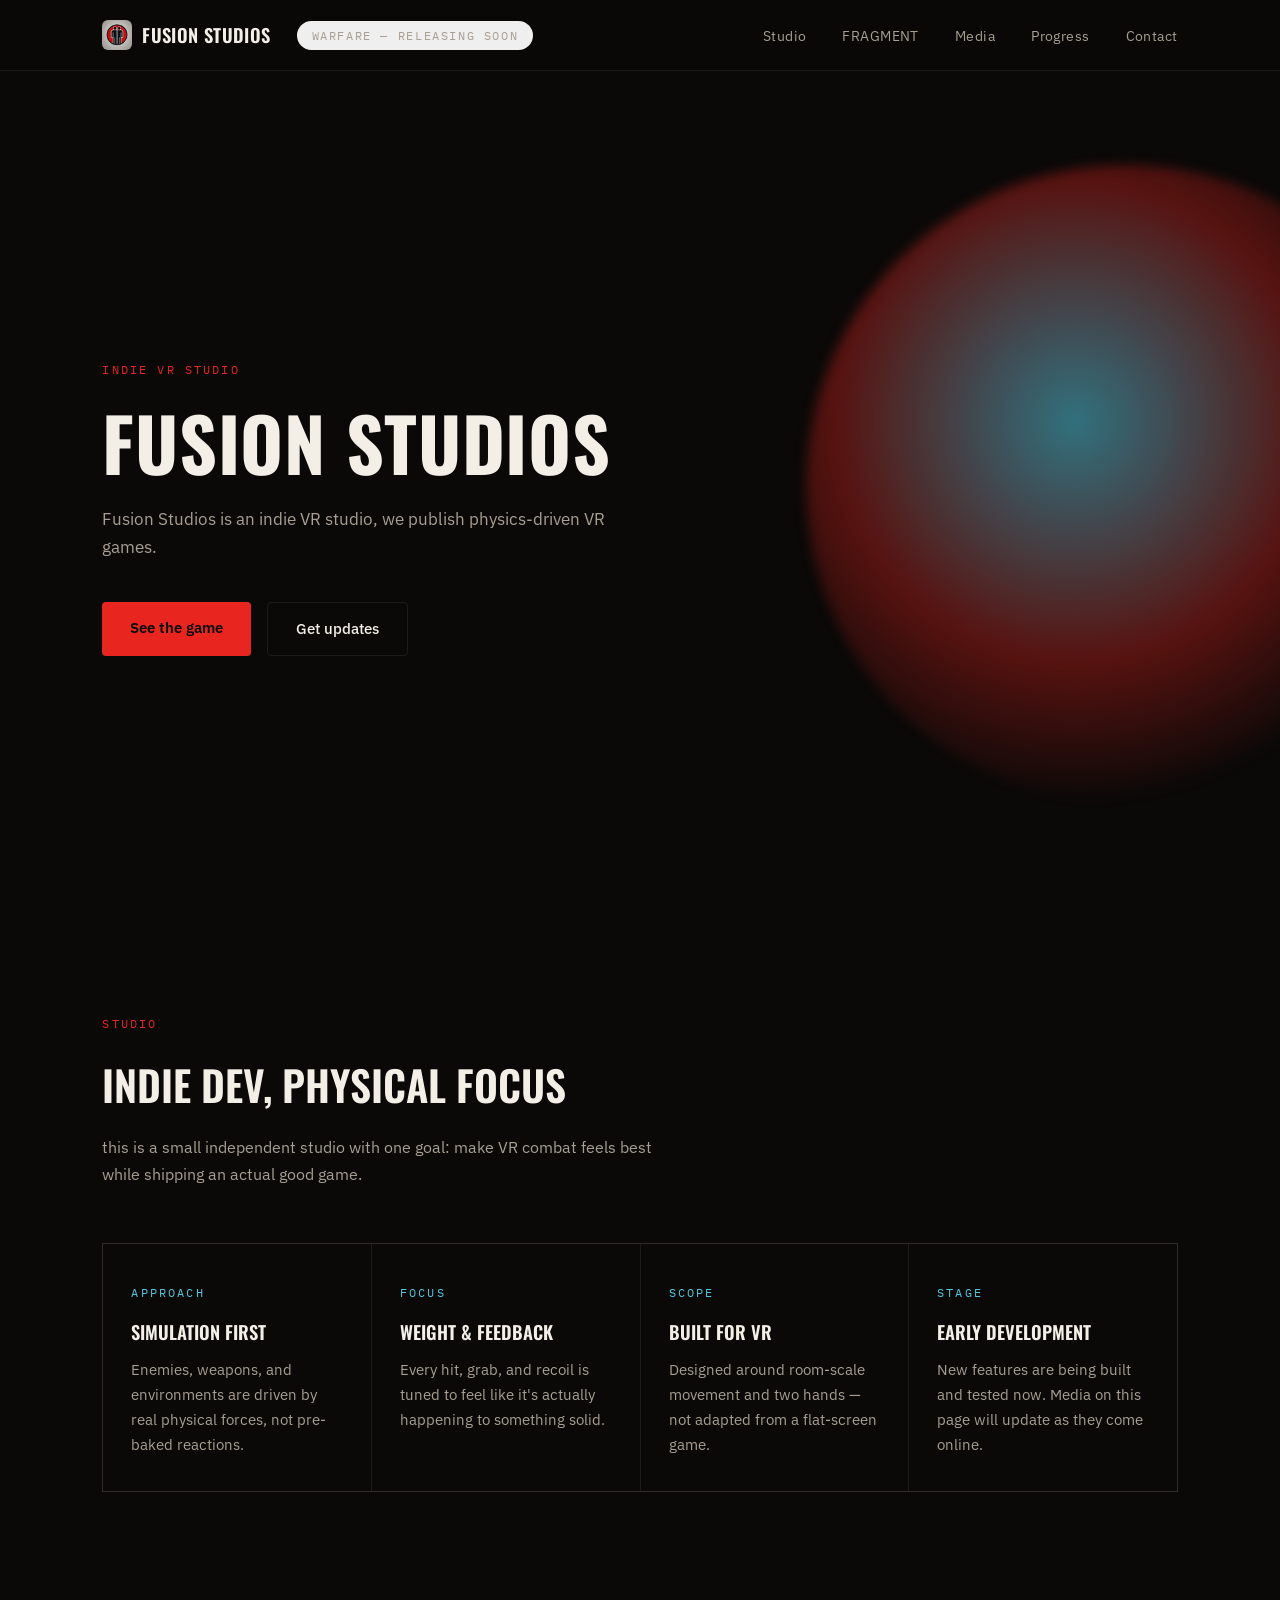
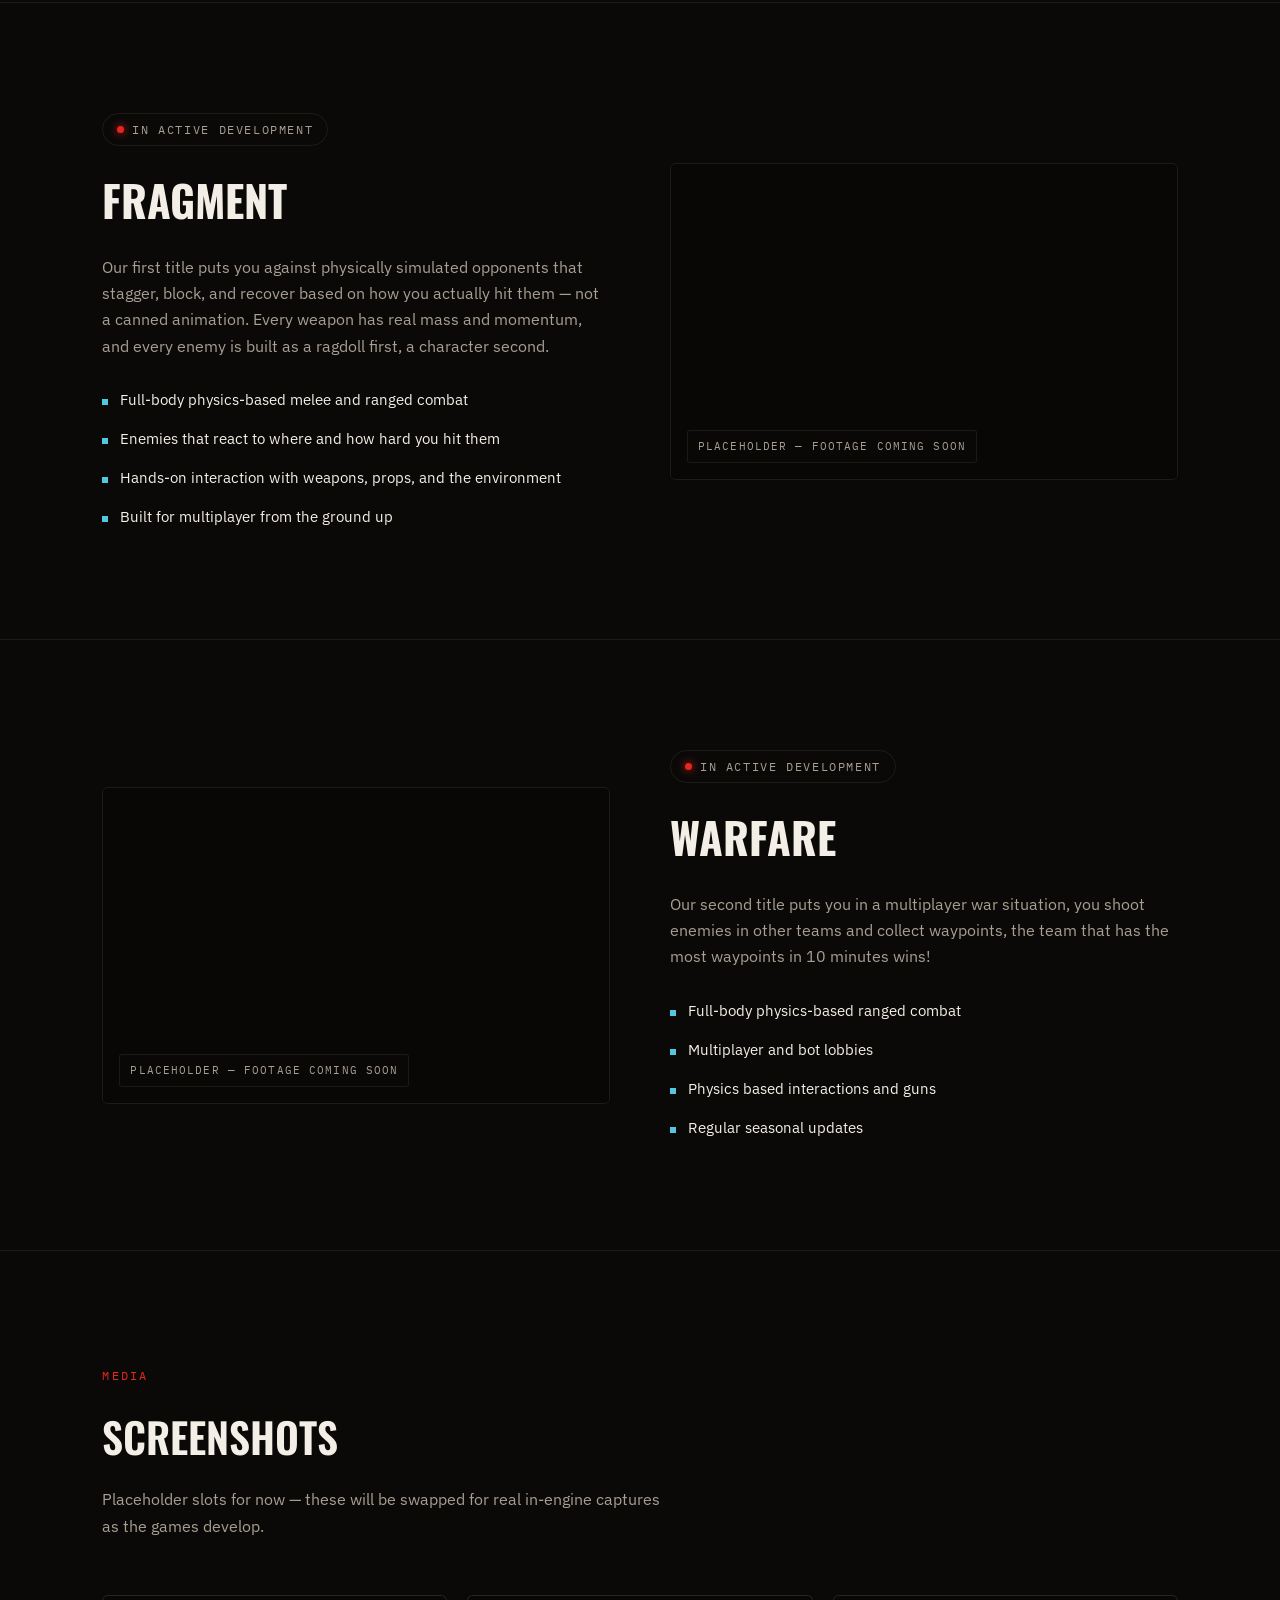
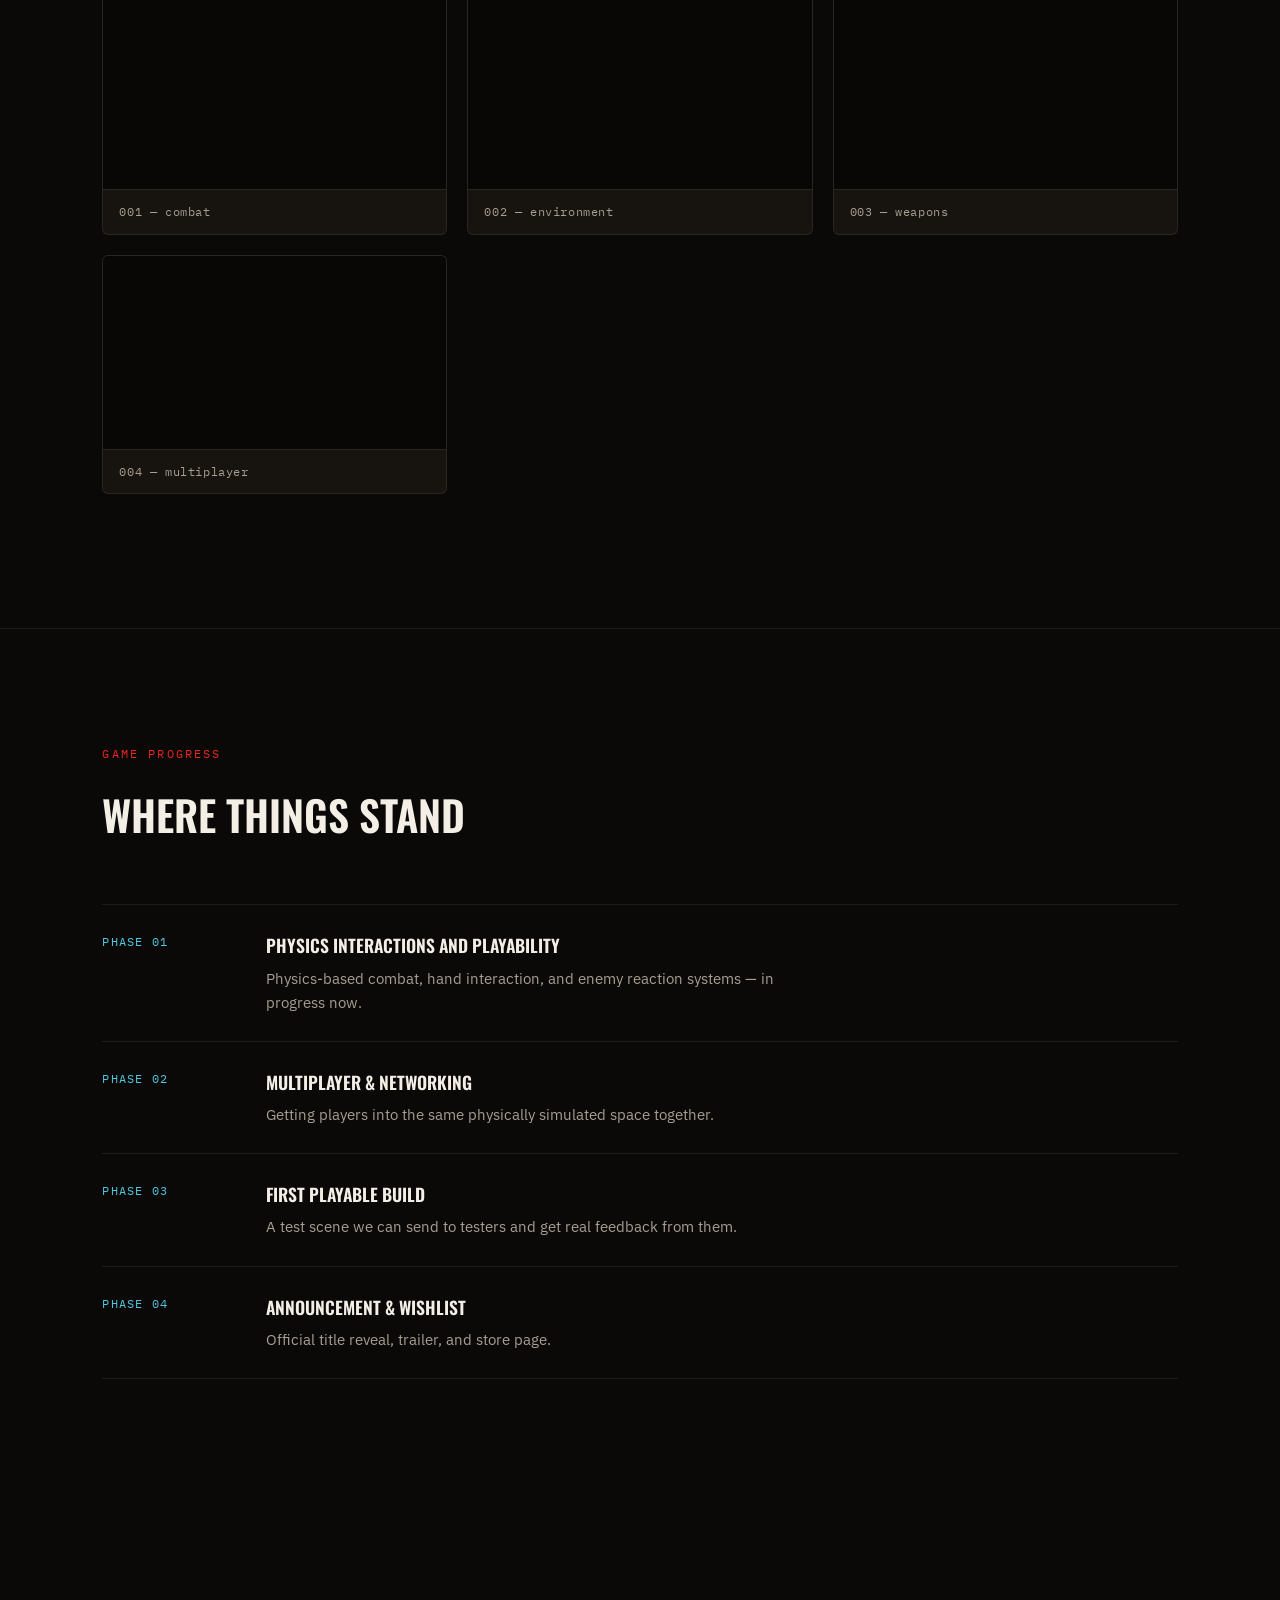
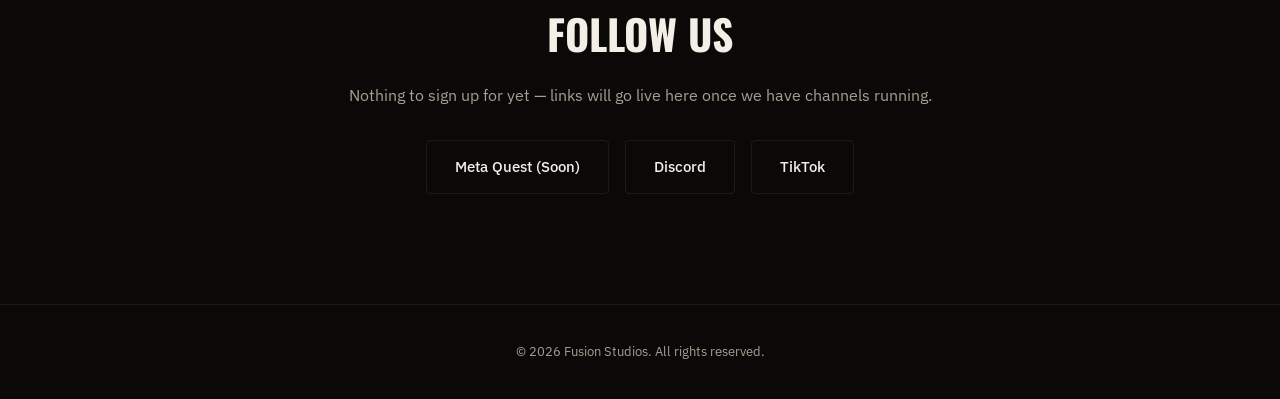
==== commit 61a26818: "Update index.html" ====
--- a/index.html
+++ b/index.html
@@ -14,19 +14,33 @@
 <body>
 
     <nav class="navbar">
-        <!-- Logo is now a link: clicking it jumps back to the top of the page -->
+        <!-- Logo is a link: clicking it jumps back to the top of the page -->
         <a href="#top" class="logo" aria-label="Fusion Studios — back to top">
             <img src="images/logo.png" alt="Fusion Studios logo" class="logo-mark">
             Fusion Studios
         </a>
 
-        <!-- Top-left tab: jumps to the second game section -->
-        <a href="#game-2" class="nav-tab">WARFARE - RELEASING SOON</a>
+        <!-- Top-left WARFARE dropdown. Add more <li> entries to grow the category. -->
+        <div class="nav-dropdown">
+            <button type="button"
+                    class="nav-tab"
+                    id="warfare-toggle"
+                    aria-haspopup="true"
+                    aria-expanded="false"
+                    aria-controls="warfare-menu">
+                Warfare — releasing soon
+                <span class="nav-tab-caret" aria-hidden="true"></span>
+            </button>
+
+            <ul class="dropdown-menu" id="warfare-menu" aria-labelledby="warfare-toggle" hidden>
+                <li><a href="#game-2">Overview</a></li>
+                <li><a href="#roadmap">Game progress</a></li>
+            </ul>
+        </div>
 
         <ul class="nav-links">
             <li><a href="#about">Studio</a></li>
             <li><a href="#game">FRAGMENT</a></li>
-            <li><a href="#game-2">WARFARE</a></li>
             <li><a href="#screenshots">Media</a></li>
             <li><a href="#roadmap">Progress</a></li>
             <li><a href="#contact">Contact</a></li>
@@ -115,8 +129,7 @@
 
     <hr class="divider">
 
-    <!-- ===== Second game section (copy of the FRAGMENT block) ===== -->
-    <!-- Rename PROJECT TWO in three places: the tab, the nav link, and the h2 below. -->
+    <!-- ===== WARFARE ===== -->
     <section class="section" id="game-2">
         <div class="game-panel">
             <div class="game-copy">
@@ -229,5 +242,45 @@
         © 2026 Fusion Studios. All rights reserved.
     </footer>
 
+    <script>
+        // WARFARE dropdown: click to open, click outside or Escape to close.
+        (function () {
+            var toggle = document.getElementById('warfare-toggle');
+            var menu = document.getElementById('warfare-menu');
+            if (!toggle || !menu) return;
+
+            function openMenu() {
+                menu.hidden = false;
+                toggle.setAttribute('aria-expanded', 'true');
+            }
+
+            function closeMenu() {
+                menu.hidden = true;
+                toggle.setAttribute('aria-expanded', 'false');
+            }
+
+            toggle.addEventListener('click', function (e) {
+                e.stopPropagation();
+                if (menu.hidden) { openMenu(); } else { closeMenu(); }
+            });
+
+            // Clicking an item navigates, then closes the menu.
+            menu.addEventListener('click', function (e) {
+                if (e.target.closest('a')) closeMenu();
+            });
+
+            document.addEventListener('click', function (e) {
+                if (!menu.hidden && !e.target.closest('.nav-dropdown')) closeMenu();
+            });
+
+            document.addEventListener('keydown', function (e) {
+                if (e.key === 'Escape' && !menu.hidden) {
+                    closeMenu();
+                    toggle.focus();
+                }
+            });
+        })();
+    </script>
+
 </body>
 </html>
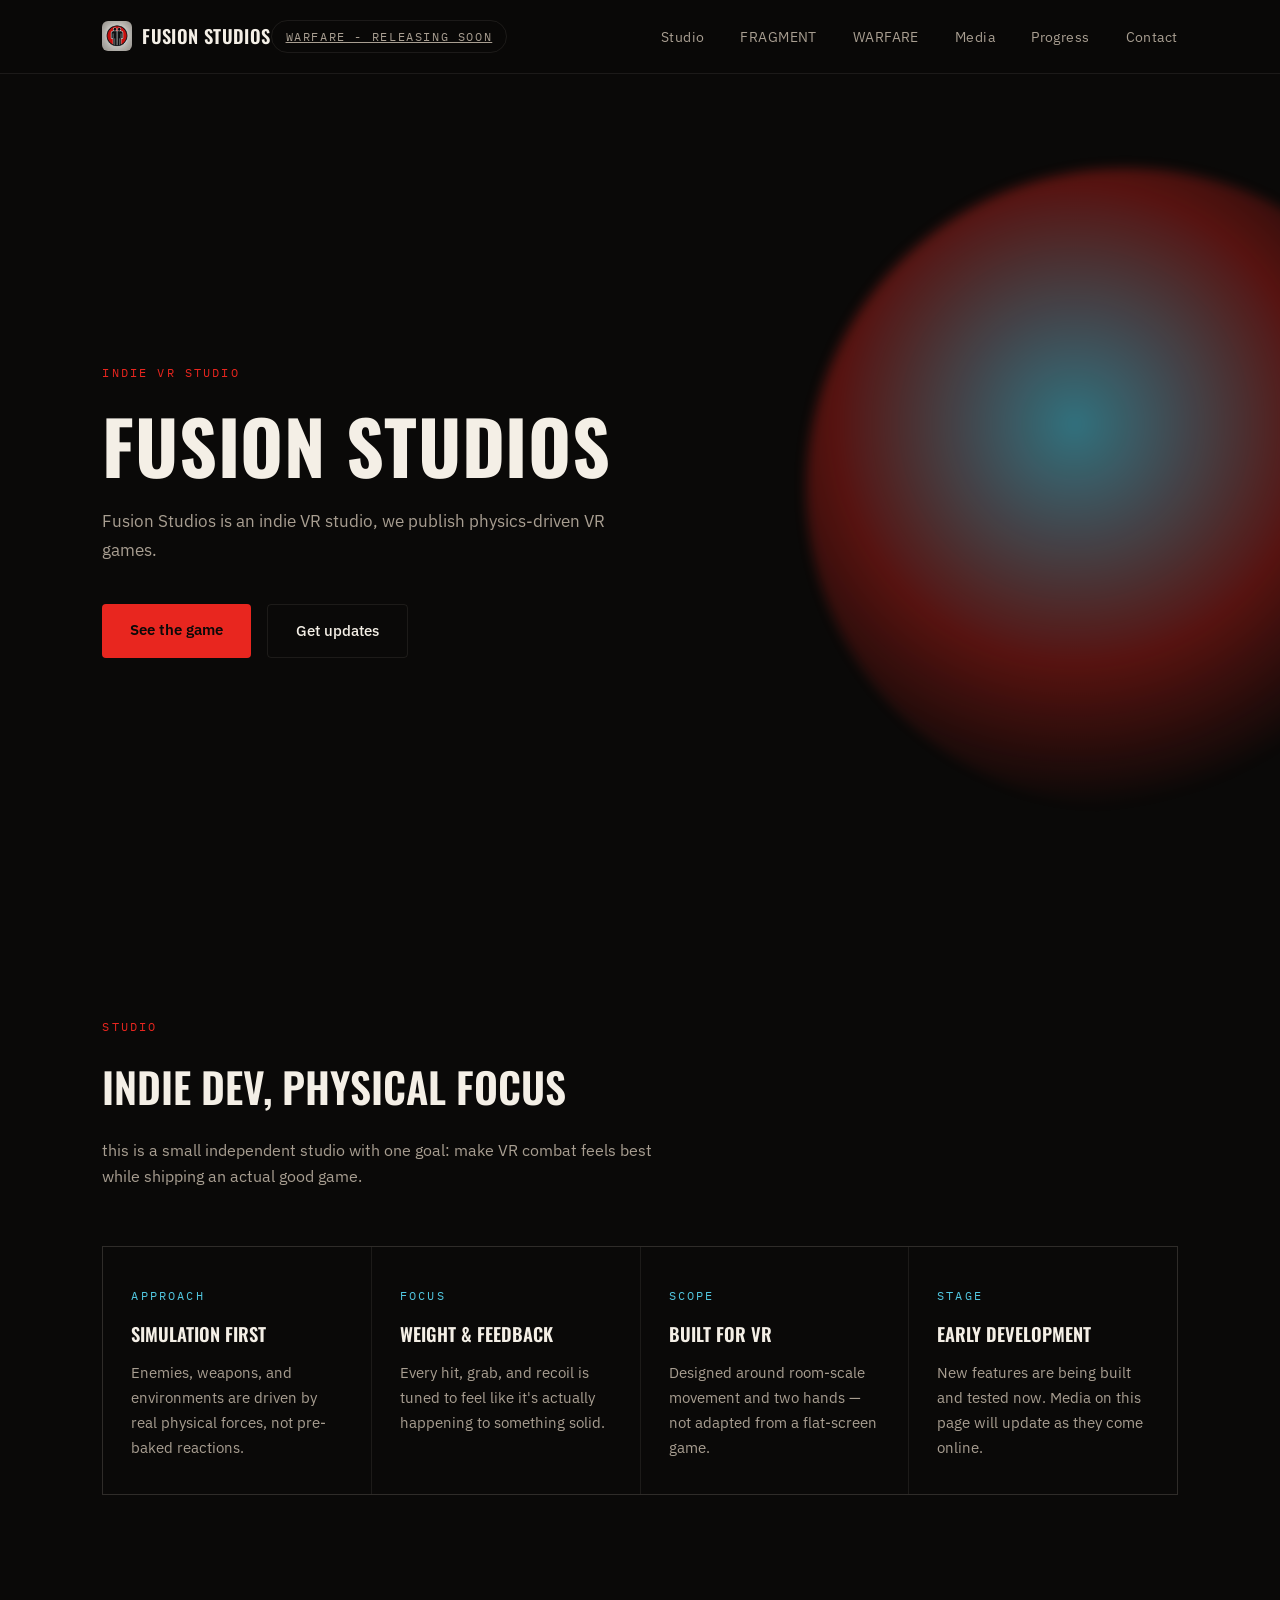
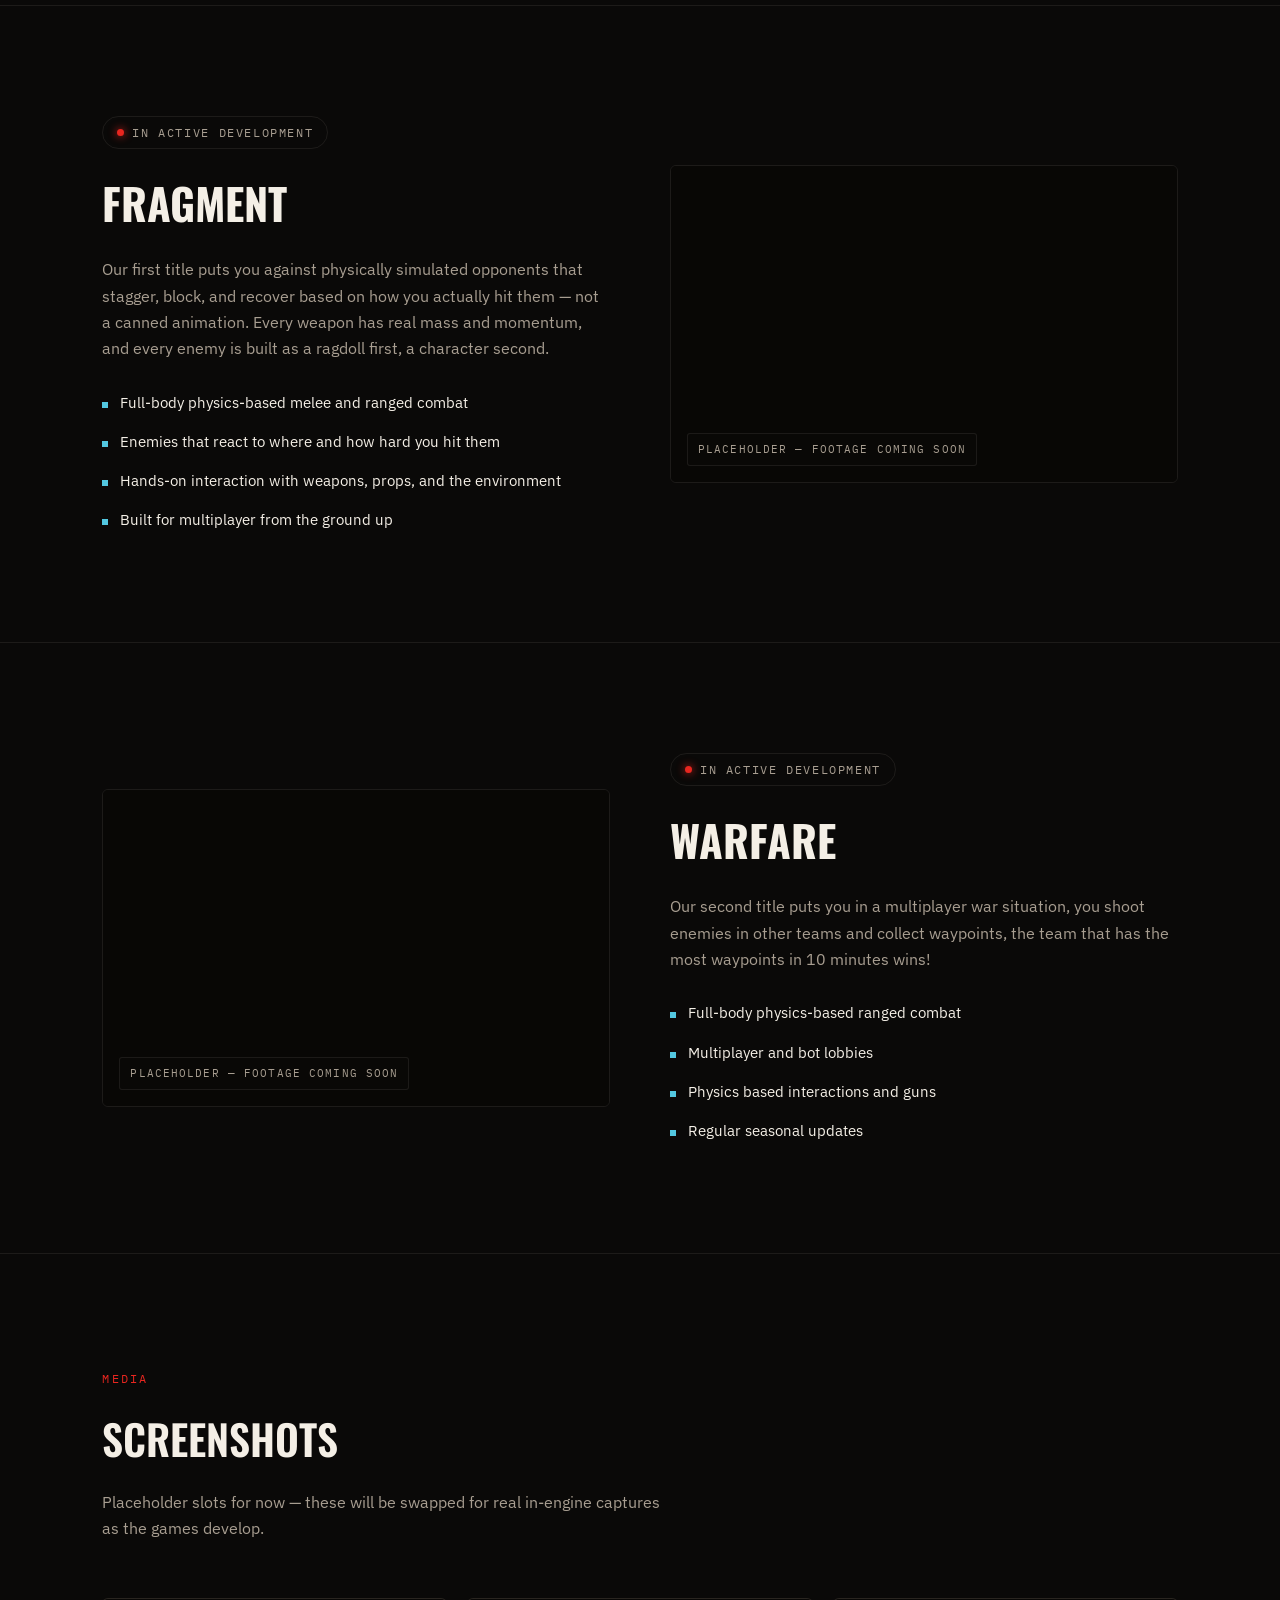
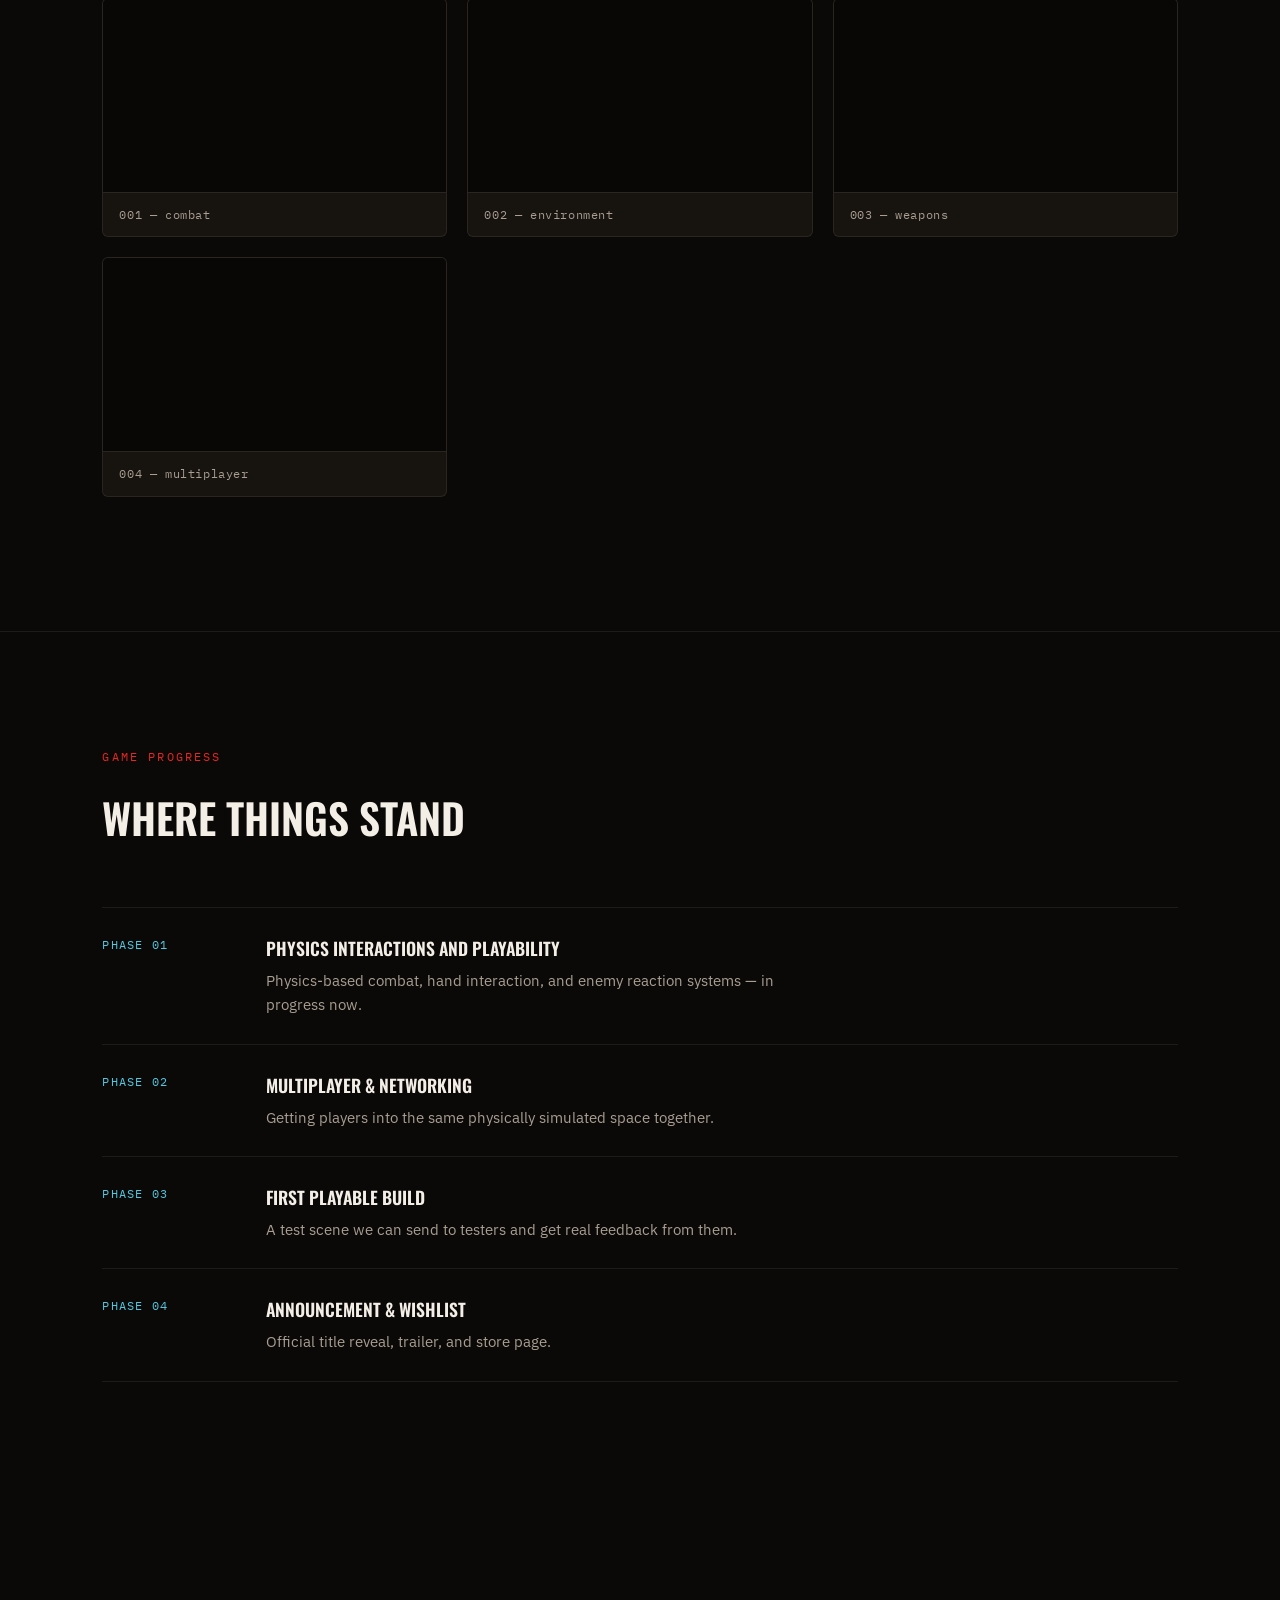
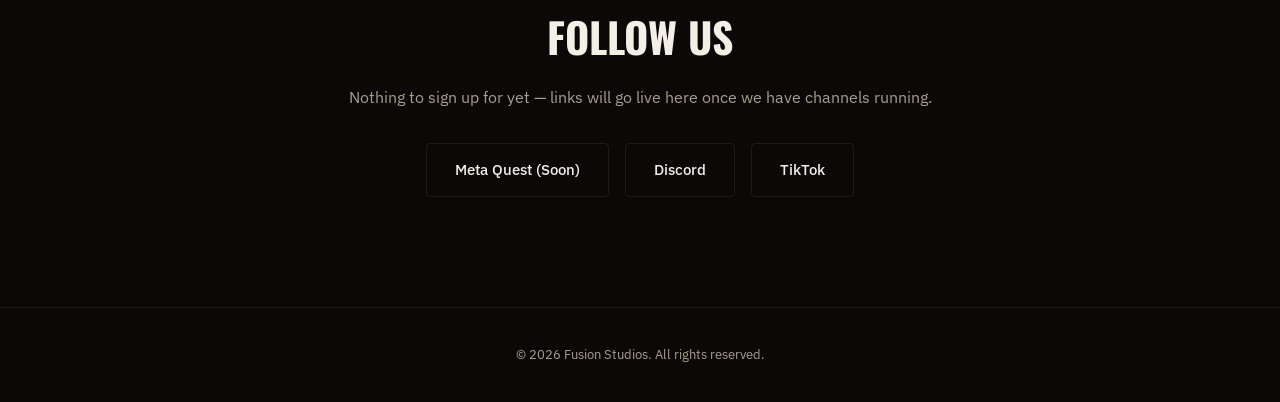
==== commit e47e3757: "Update index.html" ====
--- a/index.html
+++ b/index.html
@@ -14,33 +14,19 @@
 <body>
 
     <nav class="navbar">
-        <!-- Logo is a link: clicking it jumps back to the top of the page -->
+        <!-- Logo is now a link: clicking it jumps back to the top of the page -->
         <a href="#top" class="logo" aria-label="Fusion Studios — back to top">
             <img src="images/logo.png" alt="Fusion Studios logo" class="logo-mark">
             Fusion Studios
         </a>
 
-        <!-- Top-left WARFARE dropdown. Add more <li> entries to grow the category. -->
-        <div class="nav-dropdown">
-            <button type="button"
-                    class="nav-tab"
-                    id="warfare-toggle"
-                    aria-haspopup="true"
-                    aria-expanded="false"
-                    aria-controls="warfare-menu">
-                Warfare — releasing soon
-                <span class="nav-tab-caret" aria-hidden="true"></span>
-            </button>
-
-            <ul class="dropdown-menu" id="warfare-menu" aria-labelledby="warfare-toggle" hidden>
-                <li><a href="#game-2">Overview</a></li>
-                <li><a href="#roadmap">Game progress</a></li>
-            </ul>
-        </div>
+        <!-- Top-left tab: jumps to the second game section -->
+        <a href="#game-2" class="nav-tab">WARFARE - RELEASING SOON</a>
 
         <ul class="nav-links">
             <li><a href="#about">Studio</a></li>
             <li><a href="#game">FRAGMENT</a></li>
+            <li><a href="#game-2">WARFARE</a></li>
             <li><a href="#screenshots">Media</a></li>
             <li><a href="#roadmap">Progress</a></li>
             <li><a href="#contact">Contact</a></li>
@@ -129,7 +115,8 @@
 
     <hr class="divider">
 
-    <!-- ===== WARFARE ===== -->
+    <!-- ===== Second game section (copy of the FRAGMENT block) ===== -->
+    <!-- Rename PROJECT TWO in three places: the tab, the nav link, and the h2 below. -->
     <section class="section" id="game-2">
         <div class="game-panel">
             <div class="game-copy">
@@ -242,45 +229,5 @@
         © 2026 Fusion Studios. All rights reserved.
     </footer>
 
-    <script>
-        // WARFARE dropdown: click to open, click outside or Escape to close.
-        (function () {
-            var toggle = document.getElementById('warfare-toggle');
-            var menu = document.getElementById('warfare-menu');
-            if (!toggle || !menu) return;
-
-            function openMenu() {
-                menu.hidden = false;
-                toggle.setAttribute('aria-expanded', 'true');
-            }
-
-            function closeMenu() {
-                menu.hidden = true;
-                toggle.setAttribute('aria-expanded', 'false');
-            }
-
-            toggle.addEventListener('click', function (e) {
-                e.stopPropagation();
-                if (menu.hidden) { openMenu(); } else { closeMenu(); }
-            });
-
-            // Clicking an item navigates, then closes the menu.
-            menu.addEventListener('click', function (e) {
-                if (e.target.closest('a')) closeMenu();
-            });
-
-            document.addEventListener('click', function (e) {
-                if (!menu.hidden && !e.target.closest('.nav-dropdown')) closeMenu();
-            });
-
-            document.addEventListener('keydown', function (e) {
-                if (e.key === 'Escape' && !menu.hidden) {
-                    closeMenu();
-                    toggle.focus();
-                }
-            });
-        })();
-    </script>
-
 </body>
 </html>
--- a/styles.css
+++ b/styles.css
@@ -108,36 +108,98 @@
   display:block;
 }
 
-/* Top-left tab sitting next to the logo. */
+/* ---------- Top-left category dropdown ---------- */
+
+.nav-dropdown{
+  position:relative;
+  margin-left:26px;
+}
+
 .nav-tab{
-  margin-left:26px;
+  display:inline-flex;
+  align-items:center;
+  gap:10px;
+
   font-family:'IBM Plex Mono', monospace;
   font-size:0.72rem;
   letter-spacing:0.14em;
   text-transform:uppercase;
   color:var(--ink-dim);
-  text-decoration:none;
   white-space:nowrap;
 
+  background:transparent;
   border:1px solid var(--line);
   border-radius:999px;
   padding:6px 14px;
+  cursor:pointer;
 
   transition:color .2s, border-color .2s, background .2s;
 }
 
 .nav-tab:hover,
-.nav-tab:focus-visible{
+.nav-tab[aria-expanded="true"]{
   color:var(--ink);
   border-color:var(--ember);
   background:rgba(232,38,31,0.08);
 }
 
+.nav-tab-caret{
+  width:0;
+  height:0;
+  border-left:4px solid transparent;
+  border-right:4px solid transparent;
+  border-top:5px solid currentColor;
+  transition:transform .2s;
+}
+
+.nav-tab[aria-expanded="true"] .nav-tab-caret{
+  transform:rotate(180deg);
+}
+
+.dropdown-menu{
+  position:absolute;
+  top:calc(100% + 10px);
+  left:0;
+  z-index:1001;
+
+  min-width:200px;
+  list-style:none;
+  padding:6px;
+
+  background:var(--bg-surface);
+  border:1px solid var(--line);
+  border-radius:6px;
+  box-shadow:0 18px 40px rgba(0,0,0,0.55);
+}
+
+.dropdown-menu[hidden]{
+  display:none;
+}
+
+.dropdown-menu a{
+  display:block;
+  padding:9px 12px;
+  border-radius:4px;
+
+  font-size:0.88rem;
+  letter-spacing:0.03em;
+  color:var(--ink-dim);
+  text-decoration:none;
+
+  transition:color .2s, background .2s;
+}
+
+.dropdown-menu a:hover,
+.dropdown-menu a:focus-visible{
+  color:var(--ink);
+  background:var(--bg-surface-2);
+}
+
 .nav-links{
   display:flex;
   list-style:none;
   gap:36px;
-  margin-left:auto; /* keeps logo + tab grouped on the left */
+  margin-left:auto; /* keeps logo + dropdown grouped on the left */
 }
 
 .nav-links a{
@@ -160,7 +222,8 @@
 }
 
 @media (max-width:860px){
-  .nav-tab{ display:none; } /* the nav link still covers it on small screens */
+  .nav-dropdown{ margin-left:16px; }
+  .nav-tab{ font-size:0.66rem; letter-spacing:0.08em; padding:5px 11px; }
 }
 
 /* ---------- Hero ---------- */
@@ -411,8 +474,8 @@
   background:var(--steel);
 }
 
-/* Second game section reuses .game-panel; flip the columns so the two
-   blocks don't read as the same slab twice. */
+/* WARFARE reuses .game-panel; flip the columns so the two game blocks
+   don't read as the same slab twice. */
 #game-2 .game-panel{
   direction:rtl;
 }
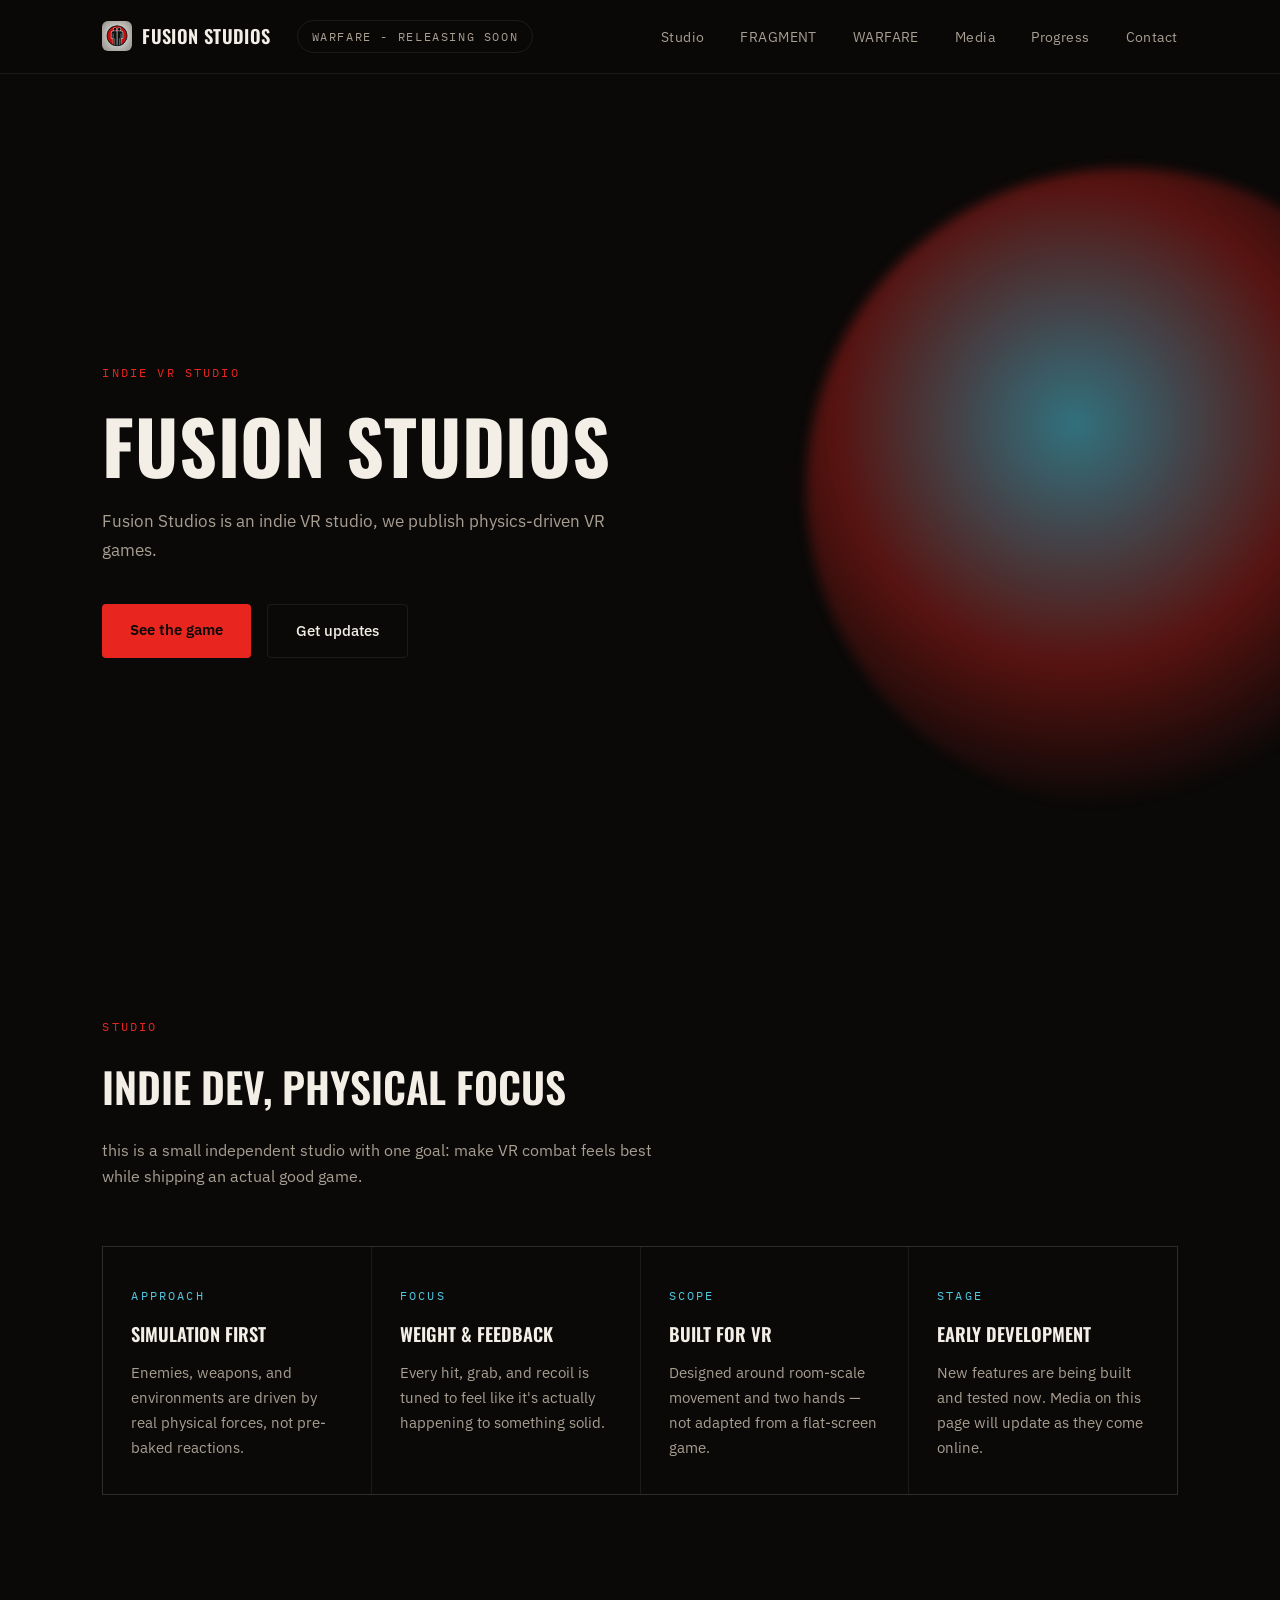
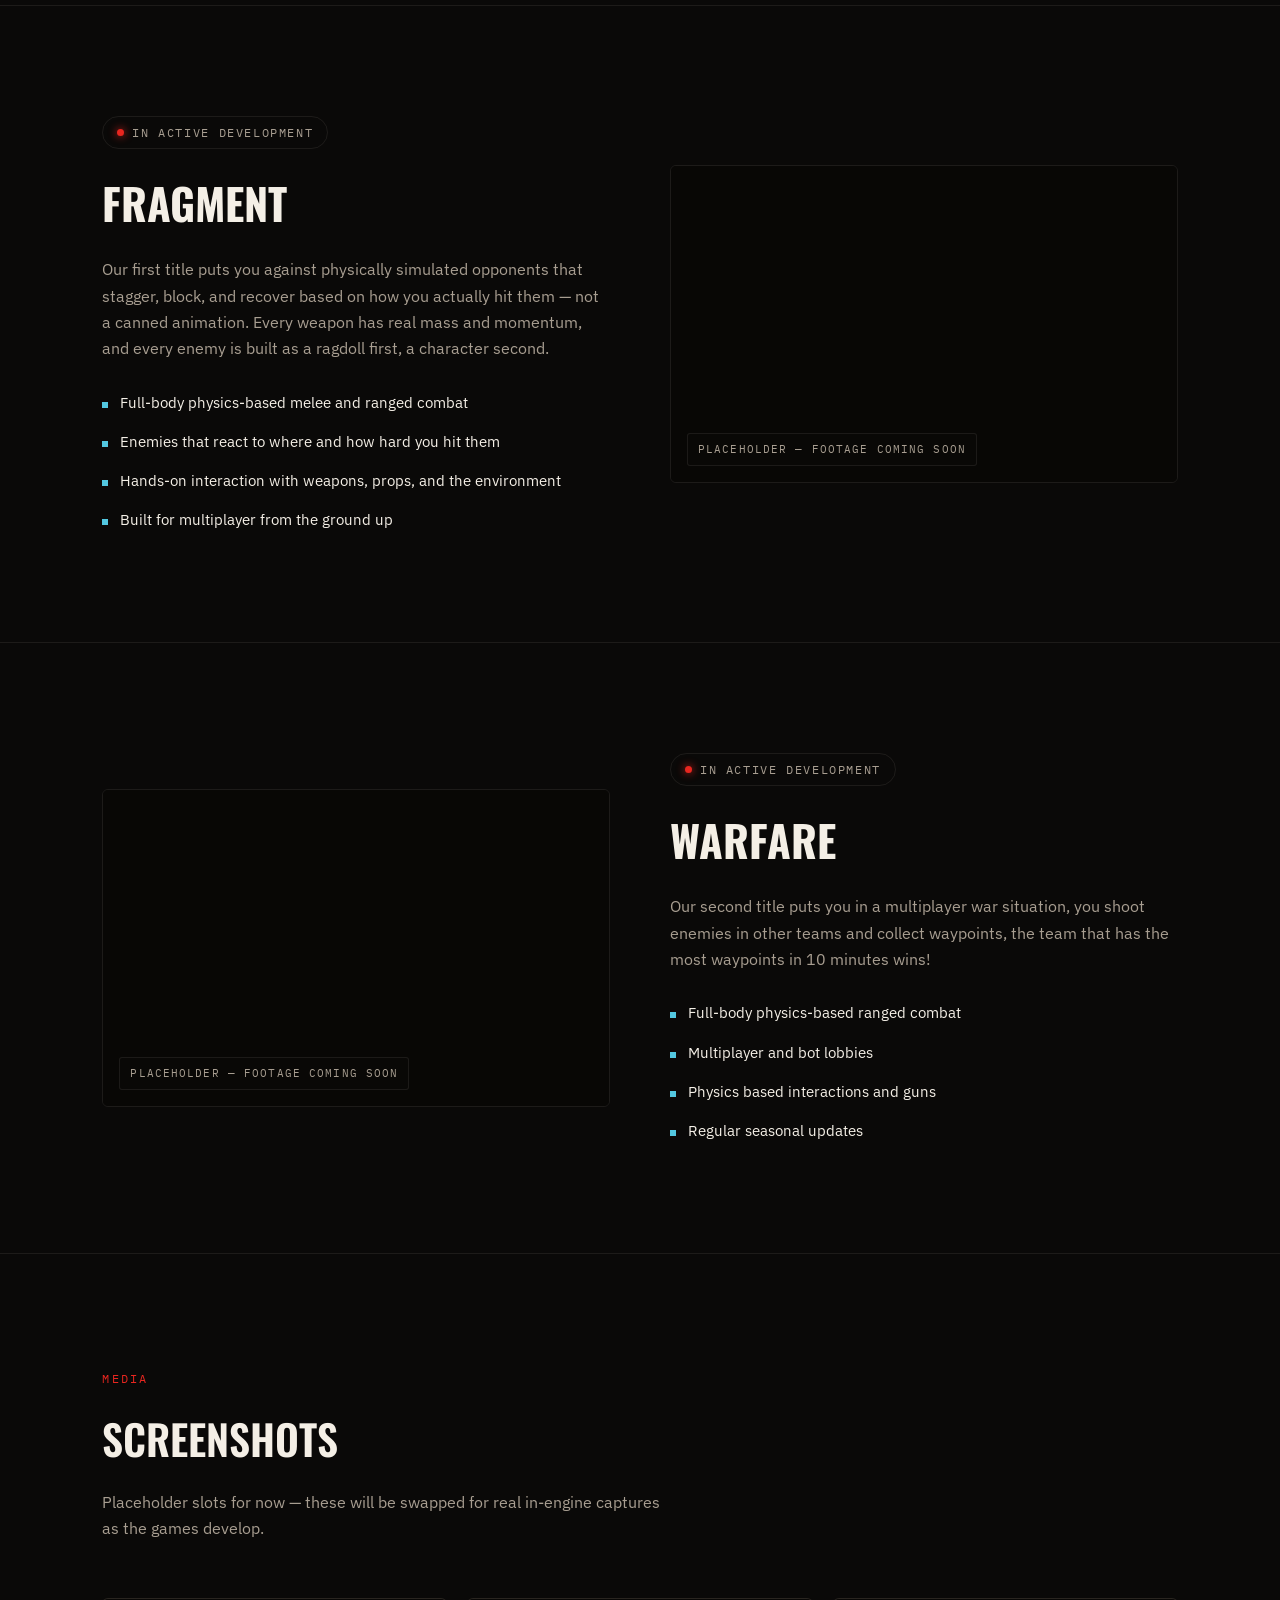
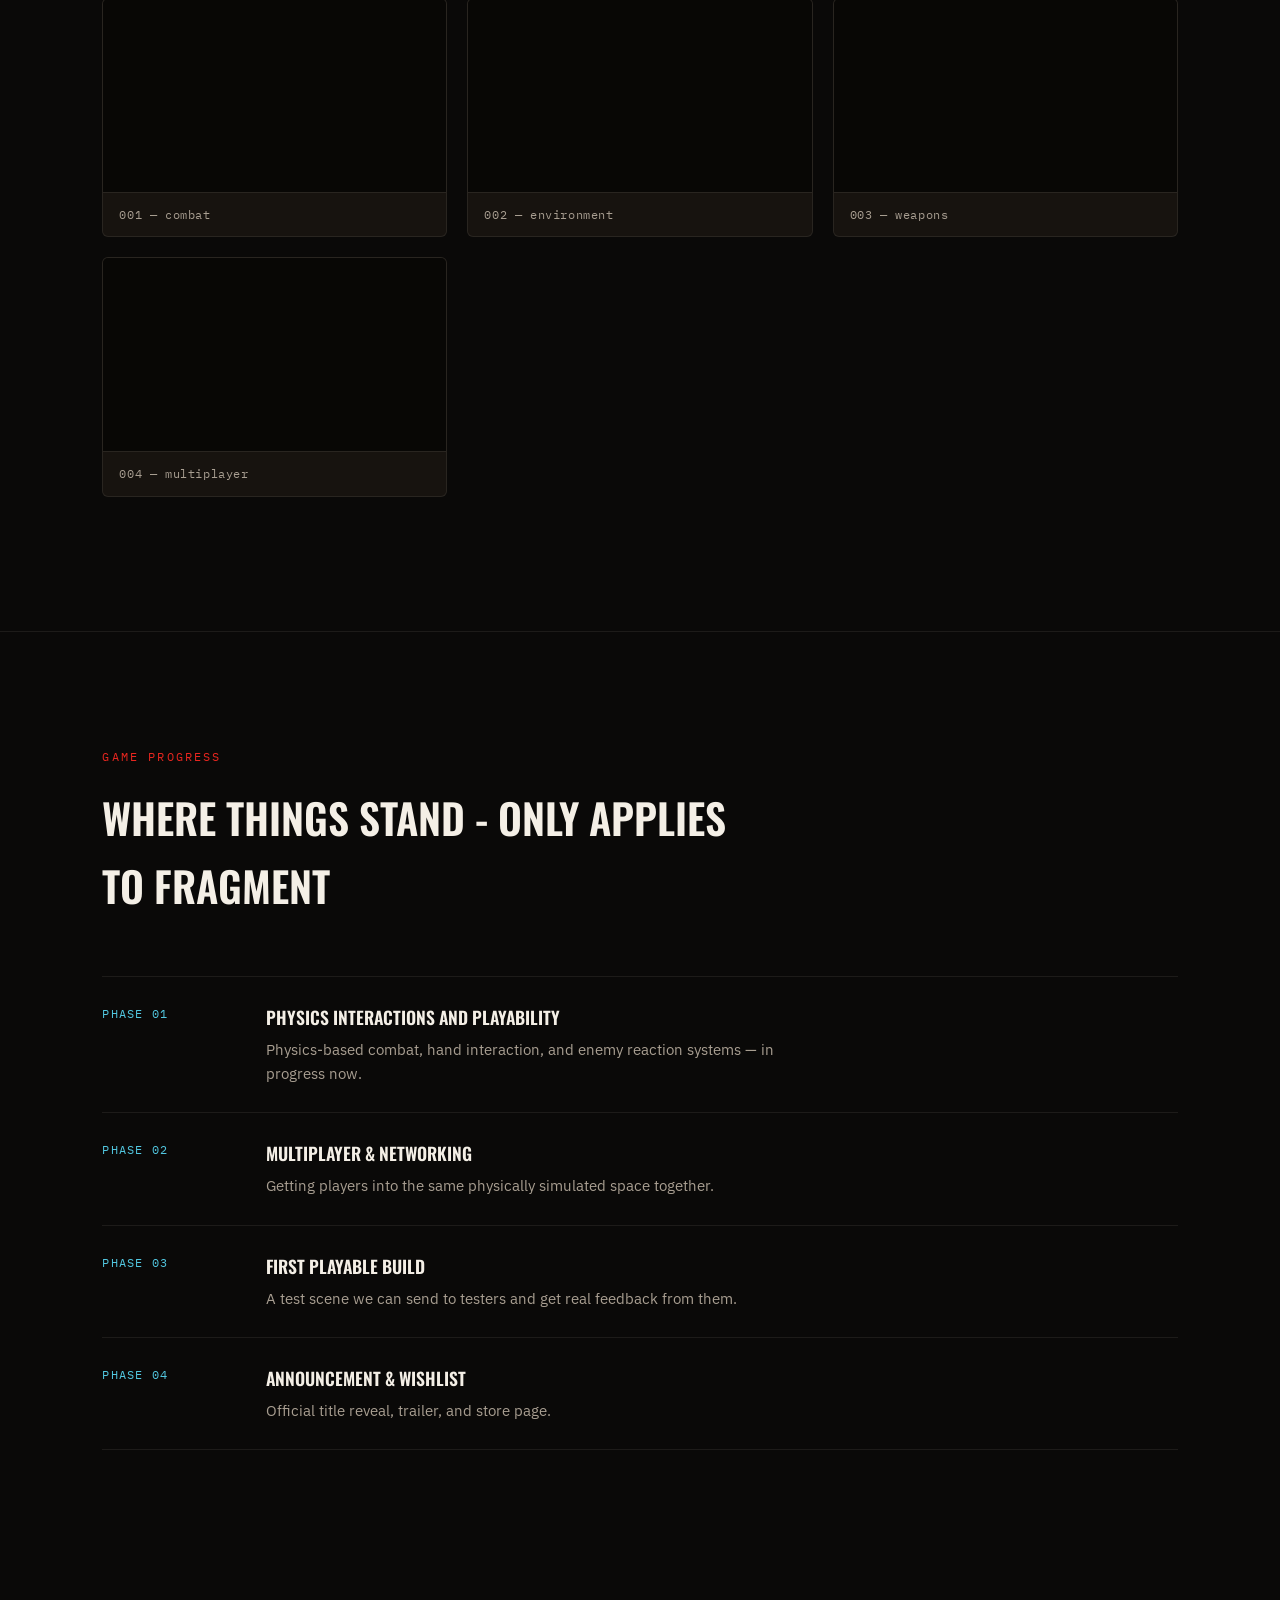
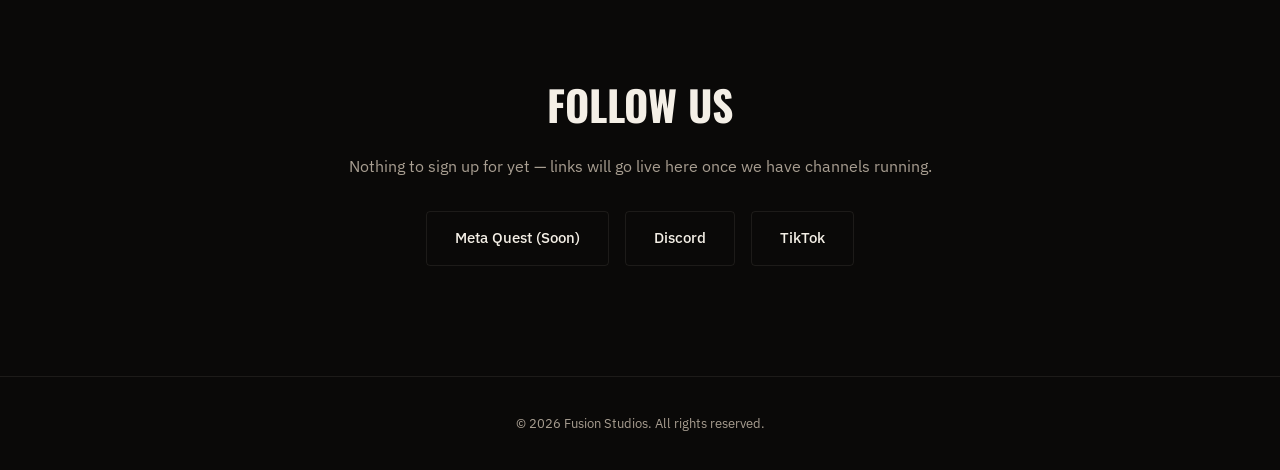
==== commit 7fdd81cb: "Update index.html" ====
--- a/index.html
+++ b/index.html
@@ -179,7 +179,7 @@
     <section class="section" id="roadmap">
         <div class="section-head">
             <span class="eyebrow">Game Progress</span>
-            <h2>Where things stand</h2>
+            <h2>Where things stand - only applies to FRAGMENT</h2>
         </div>
 
         <div class="roadmap">
--- a/styles.css
+++ b/styles.css
@@ -108,98 +108,36 @@
   display:block;
 }
 
-/* ---------- Top-left category dropdown ---------- */
-
-.nav-dropdown{
-  position:relative;
+/* Top-left tab sitting next to the logo. */
+.nav-tab{
   margin-left:26px;
-}
-
-.nav-tab{
-  display:inline-flex;
-  align-items:center;
-  gap:10px;
-
   font-family:'IBM Plex Mono', monospace;
   font-size:0.72rem;
   letter-spacing:0.14em;
   text-transform:uppercase;
   color:var(--ink-dim);
+  text-decoration:none;
   white-space:nowrap;
 
-  background:transparent;
   border:1px solid var(--line);
   border-radius:999px;
   padding:6px 14px;
-  cursor:pointer;
 
   transition:color .2s, border-color .2s, background .2s;
 }
 
 .nav-tab:hover,
-.nav-tab[aria-expanded="true"]{
+.nav-tab:focus-visible{
   color:var(--ink);
   border-color:var(--ember);
   background:rgba(232,38,31,0.08);
 }
 
-.nav-tab-caret{
-  width:0;
-  height:0;
-  border-left:4px solid transparent;
-  border-right:4px solid transparent;
-  border-top:5px solid currentColor;
-  transition:transform .2s;
-}
-
-.nav-tab[aria-expanded="true"] .nav-tab-caret{
-  transform:rotate(180deg);
-}
-
-.dropdown-menu{
-  position:absolute;
-  top:calc(100% + 10px);
-  left:0;
-  z-index:1001;
-
-  min-width:200px;
-  list-style:none;
-  padding:6px;
-
-  background:var(--bg-surface);
-  border:1px solid var(--line);
-  border-radius:6px;
-  box-shadow:0 18px 40px rgba(0,0,0,0.55);
-}
-
-.dropdown-menu[hidden]{
-  display:none;
-}
-
-.dropdown-menu a{
-  display:block;
-  padding:9px 12px;
-  border-radius:4px;
-
-  font-size:0.88rem;
-  letter-spacing:0.03em;
-  color:var(--ink-dim);
-  text-decoration:none;
-
-  transition:color .2s, background .2s;
-}
-
-.dropdown-menu a:hover,
-.dropdown-menu a:focus-visible{
-  color:var(--ink);
-  background:var(--bg-surface-2);
-}
-
 .nav-links{
   display:flex;
   list-style:none;
   gap:36px;
-  margin-left:auto; /* keeps logo + dropdown grouped on the left */
+  margin-left:auto; /* keeps logo + tab grouped on the left */
 }
 
 .nav-links a{
@@ -222,8 +160,7 @@
 }
 
 @media (max-width:860px){
-  .nav-dropdown{ margin-left:16px; }
-  .nav-tab{ font-size:0.66rem; letter-spacing:0.08em; padding:5px 11px; }
+  .nav-tab{ display:none; } /* the nav link still covers it on small screens */
 }
 
 /* ---------- Hero ---------- */
@@ -474,8 +411,8 @@
   background:var(--steel);
 }
 
-/* WARFARE reuses .game-panel; flip the columns so the two game blocks
-   don't read as the same slab twice. */
+/* Second game section reuses .game-panel; flip the columns so the two
+   blocks don't read as the same slab twice. */
 #game-2 .game-panel{
   direction:rtl;
 }
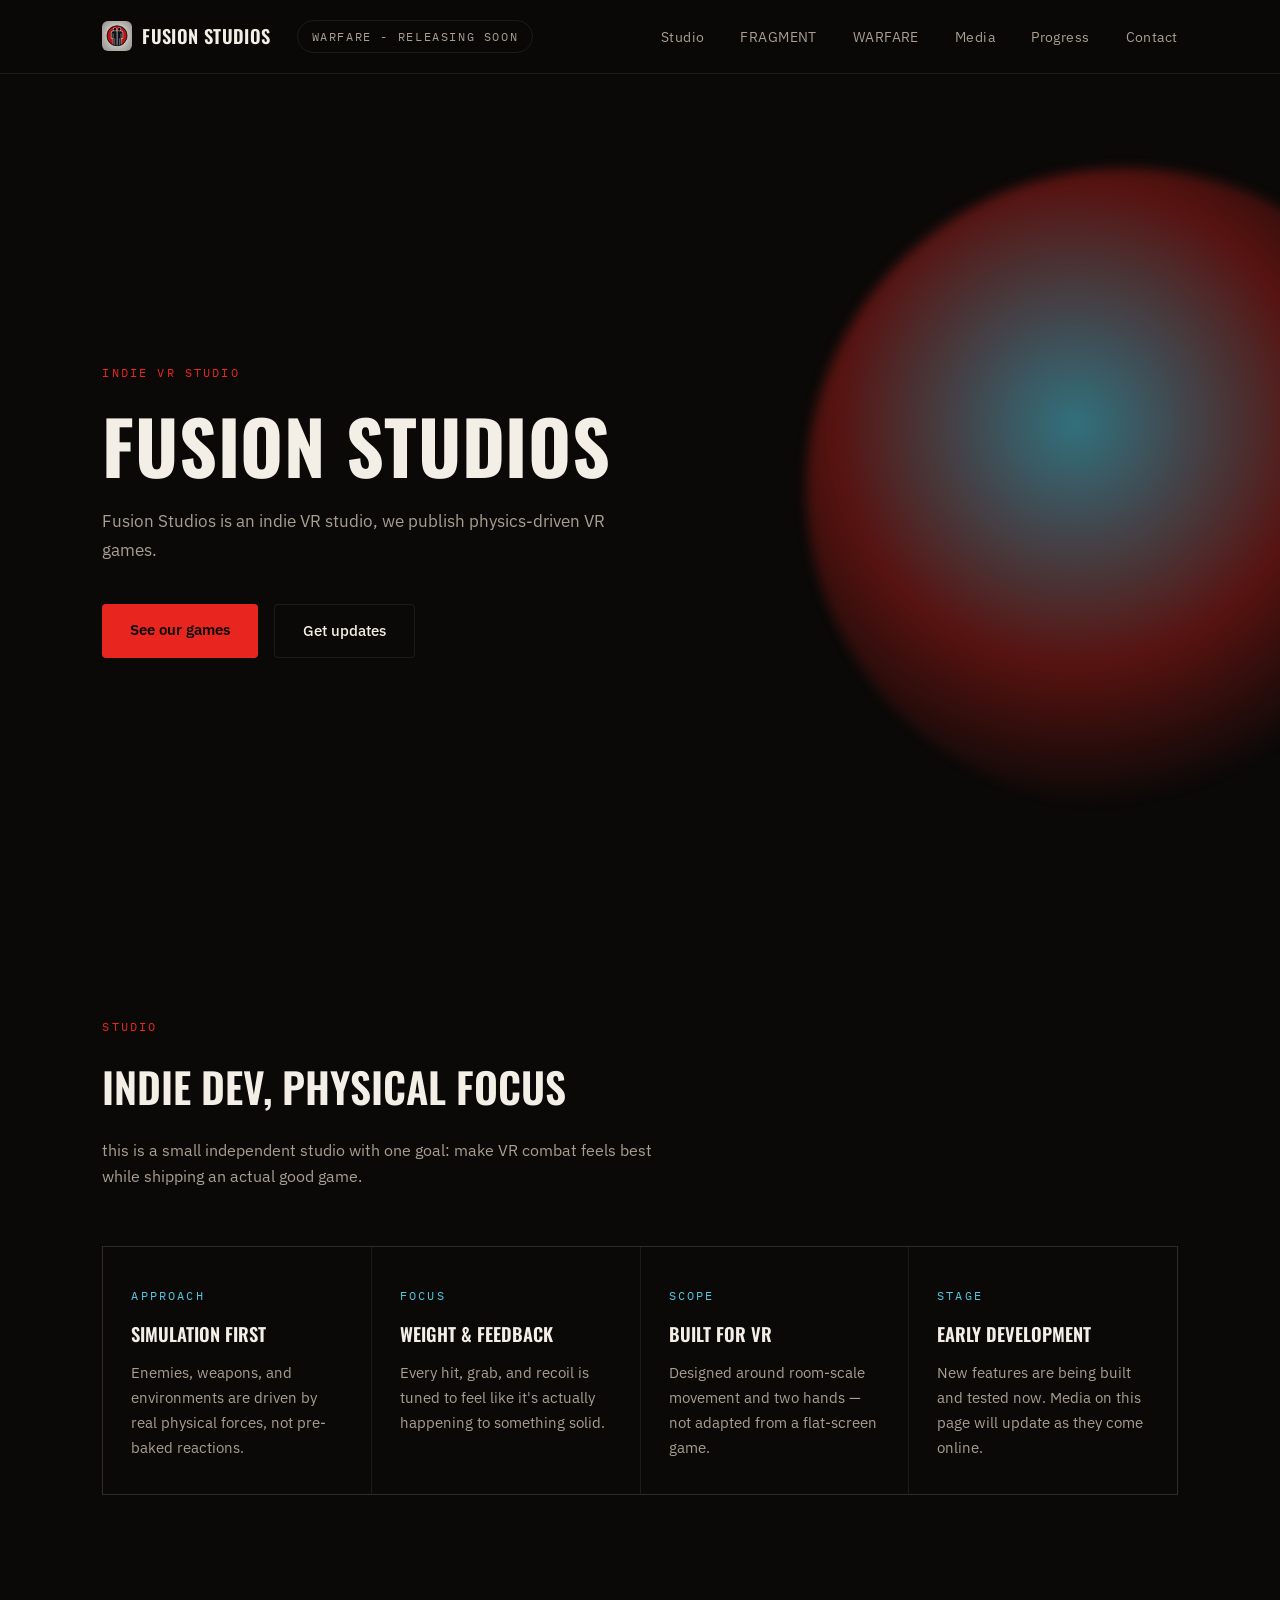
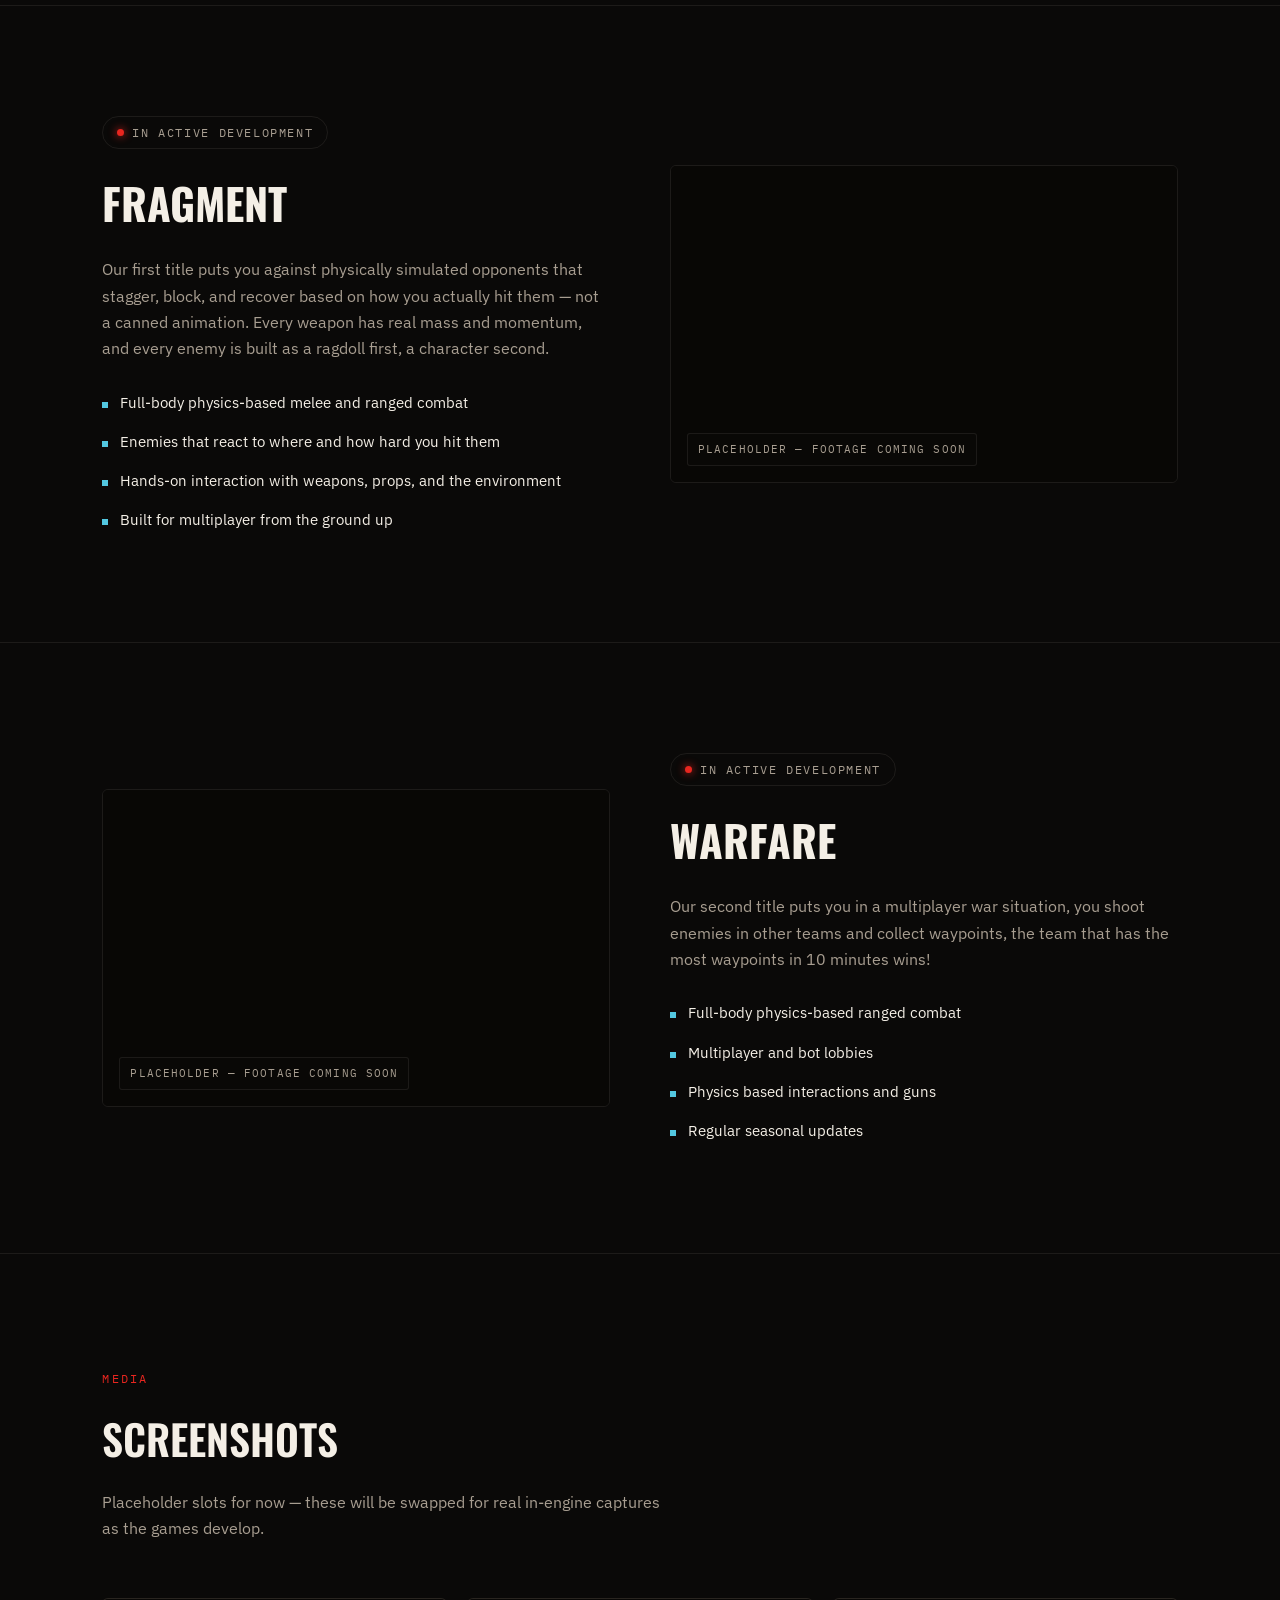
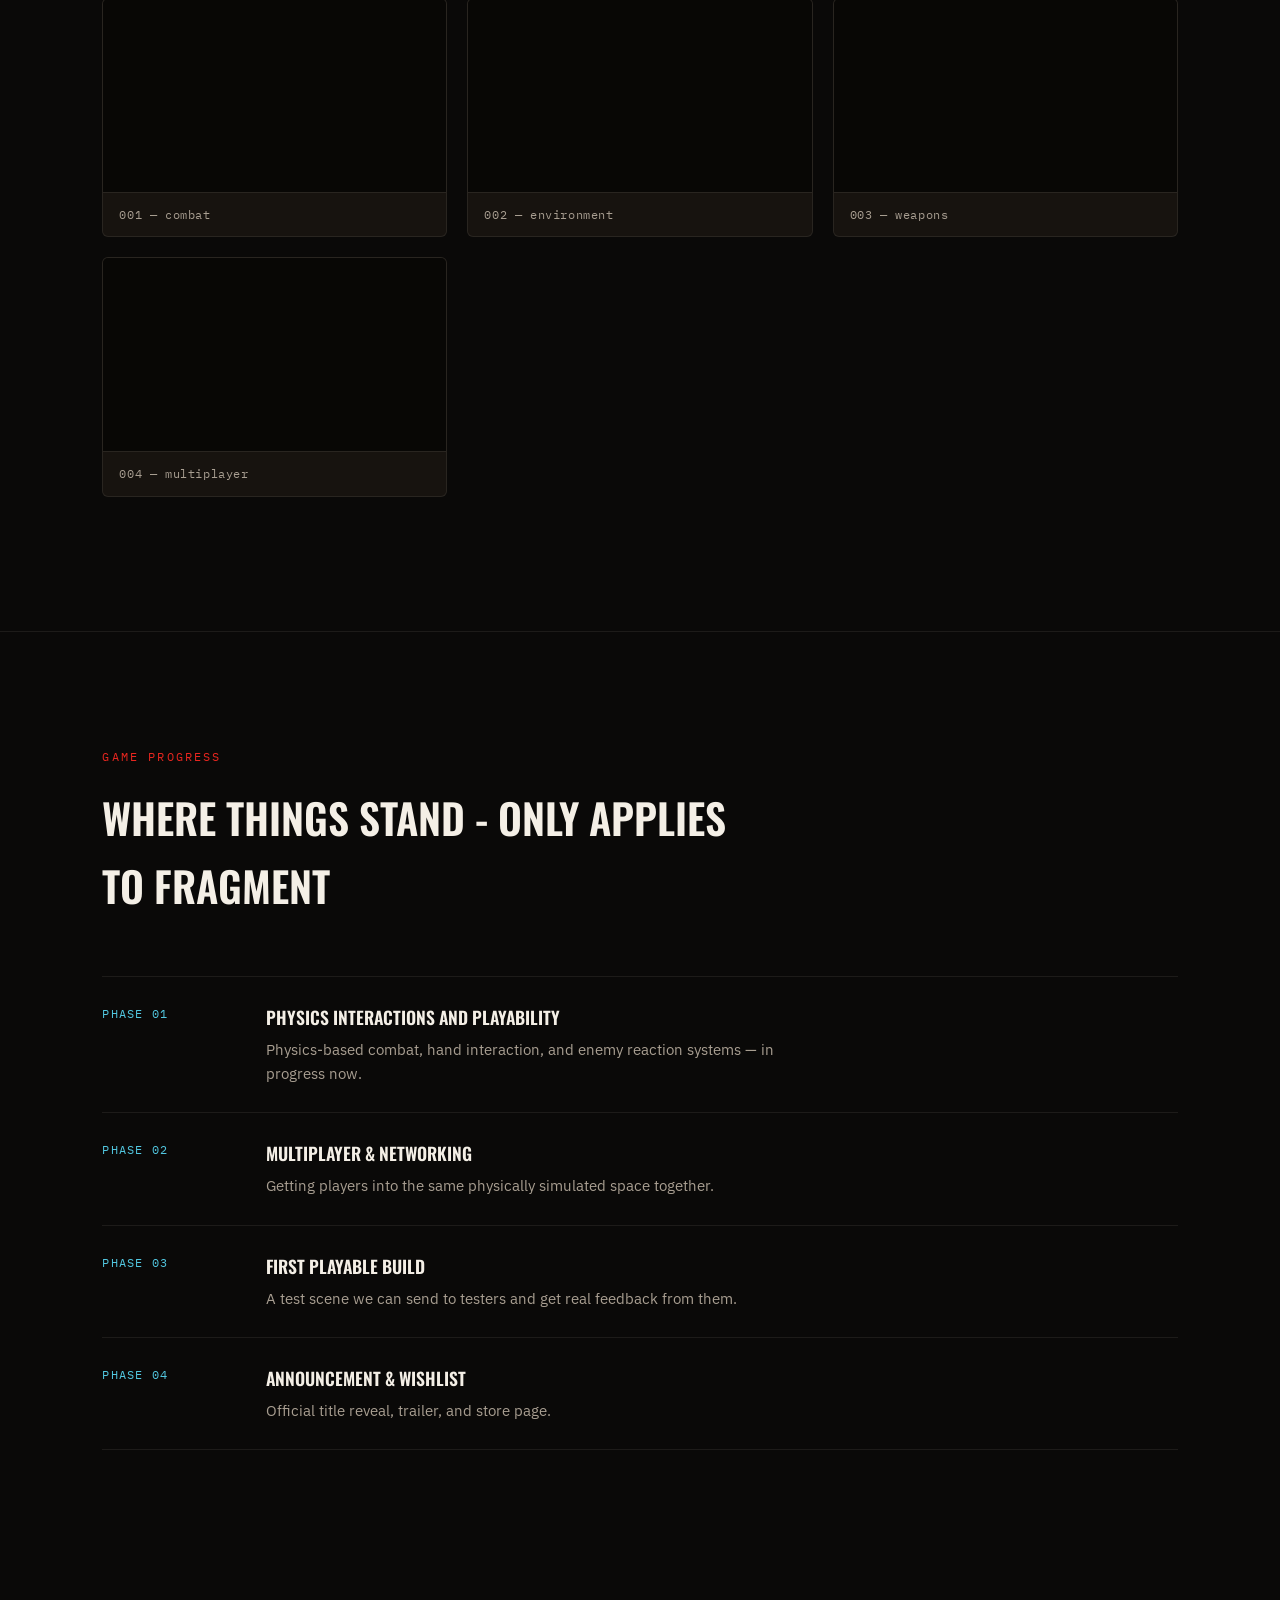
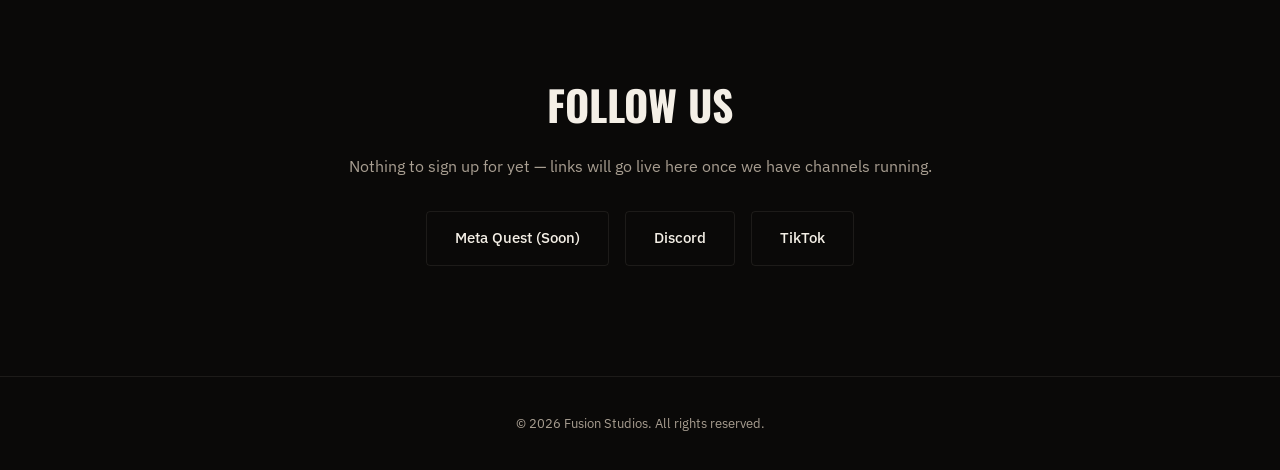
==== commit 68d380c0: "Update index.html" ====
--- a/index.html
+++ b/index.html
@@ -48,7 +48,7 @@
             </p>
 
             <div class="hero-buttons">
-                <a href="#game" class="btn-primary">See the game</a>
+                <a href="#game" class="btn-primary">See our games</a>
                 <a href="#contact" class="btn-secondary">Get updates</a>
             </div>
         </div>
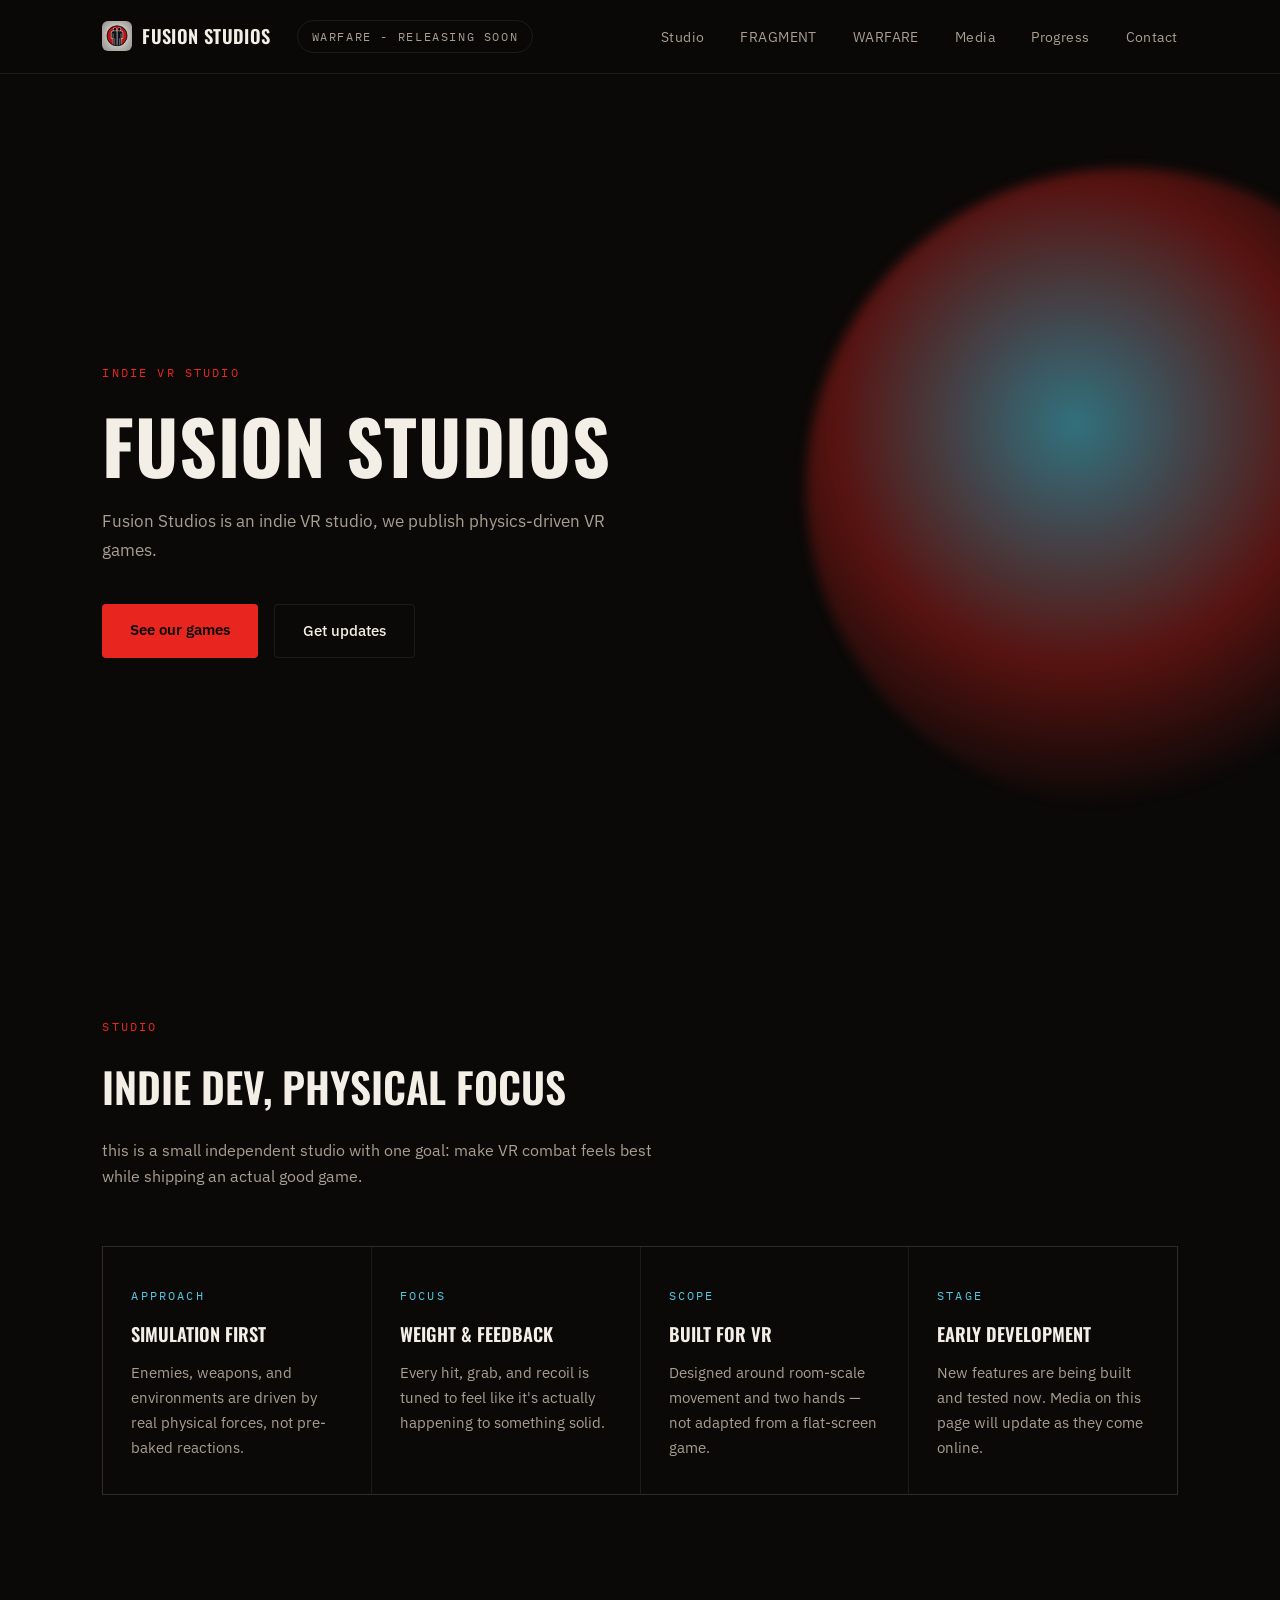
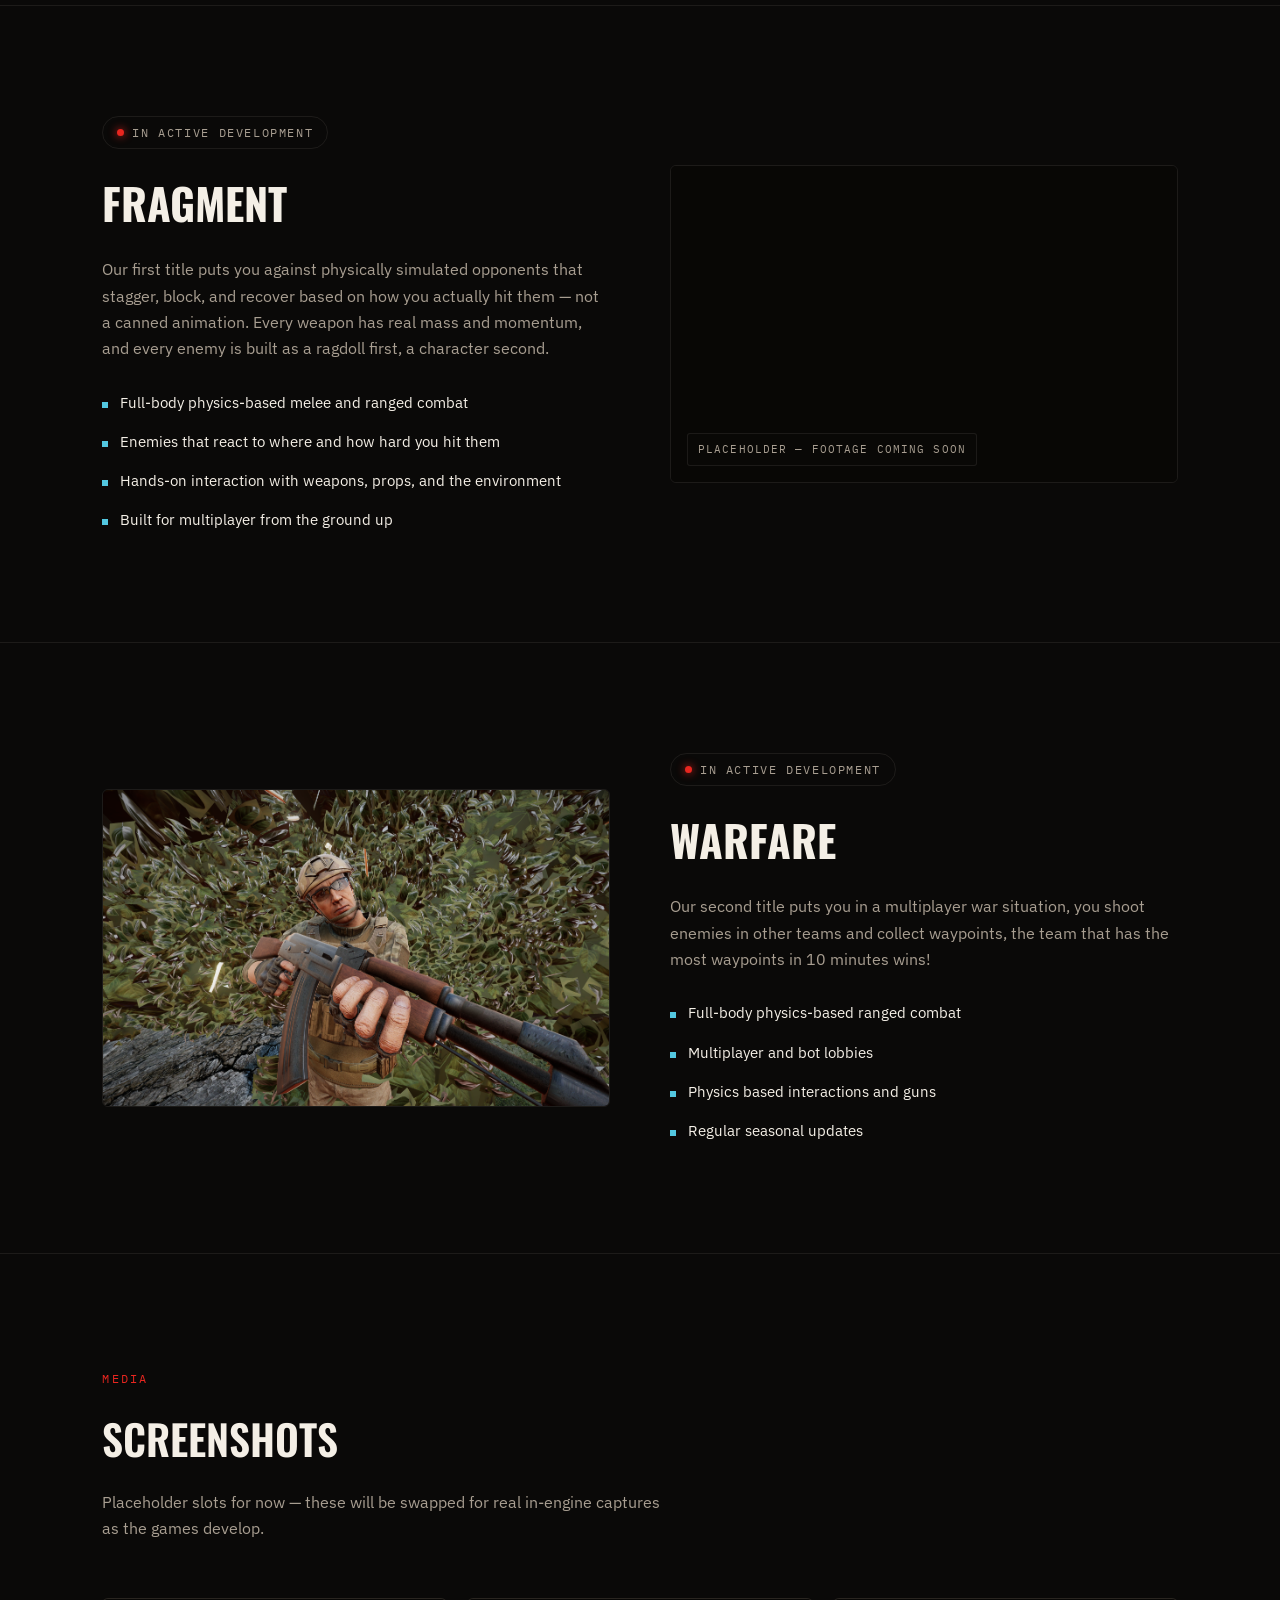
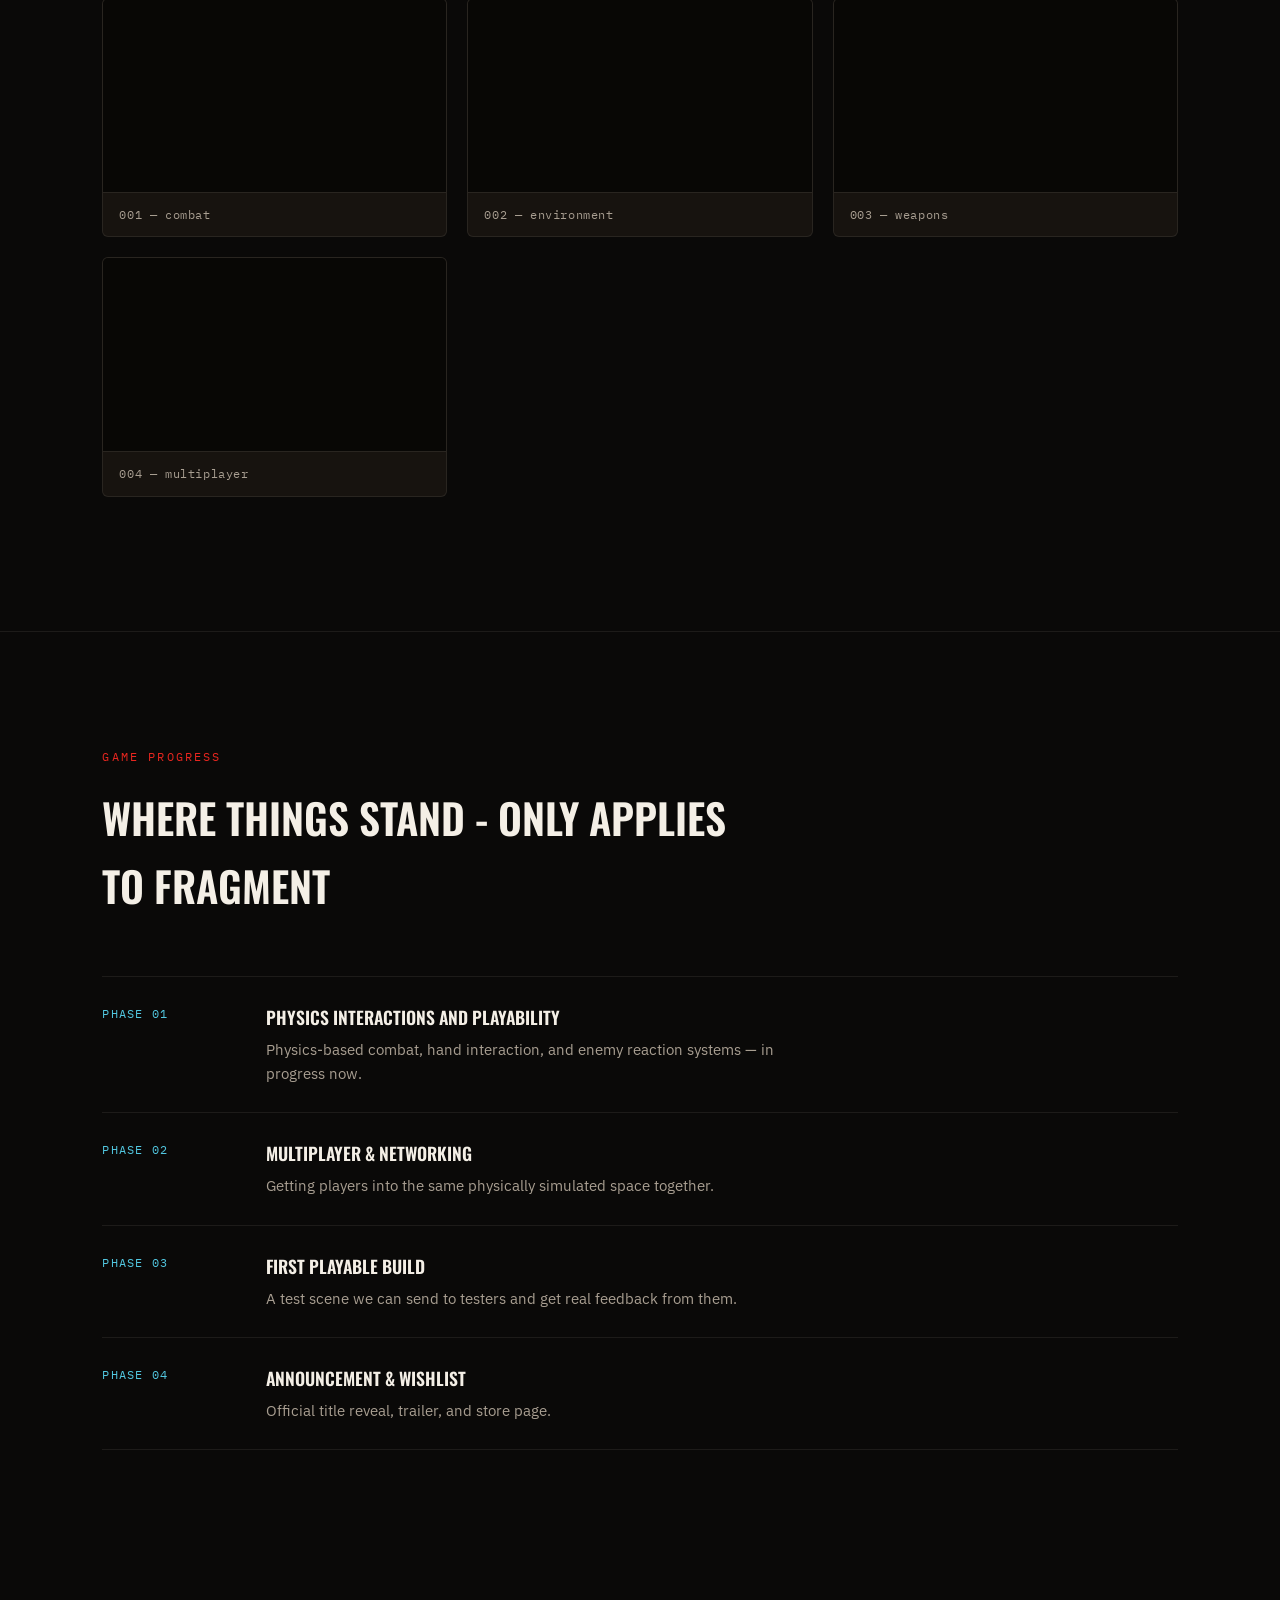
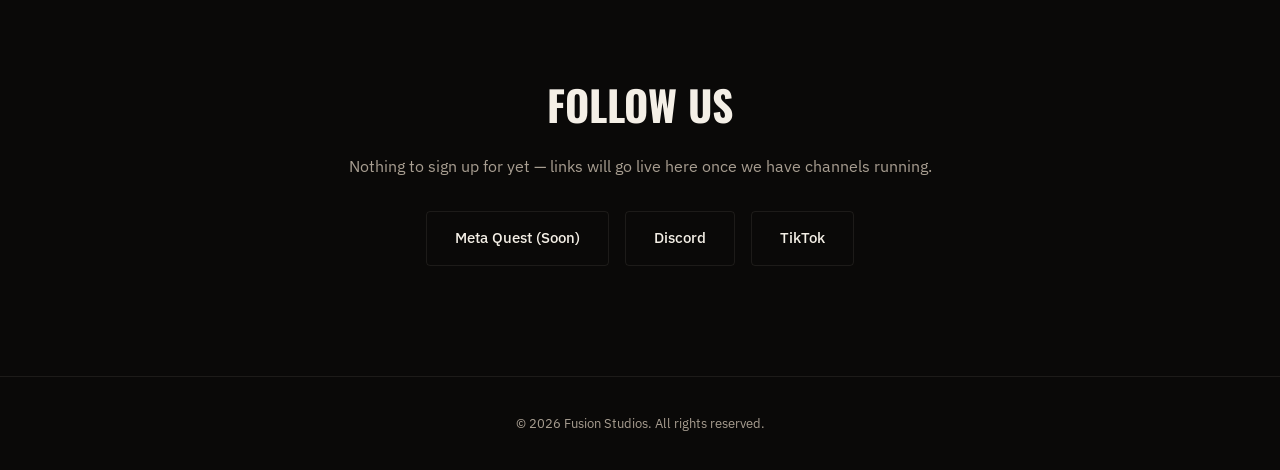
==== commit 15d4e349: "Replace placeholder image with new game screenshot" ====
--- a/index.html
+++ b/index.html
@@ -135,8 +135,7 @@
             </div>
 
             <div class="game-visual">
-                <img src="images/screenshot-2.jpg" alt="Placeholder image — in-game screenshot coming soon">
-                <span class="tag">Placeholder — footage coming soon</span>
+                <img src="images/warfaressmain.png">
             </div>
         </div>
     </section>
